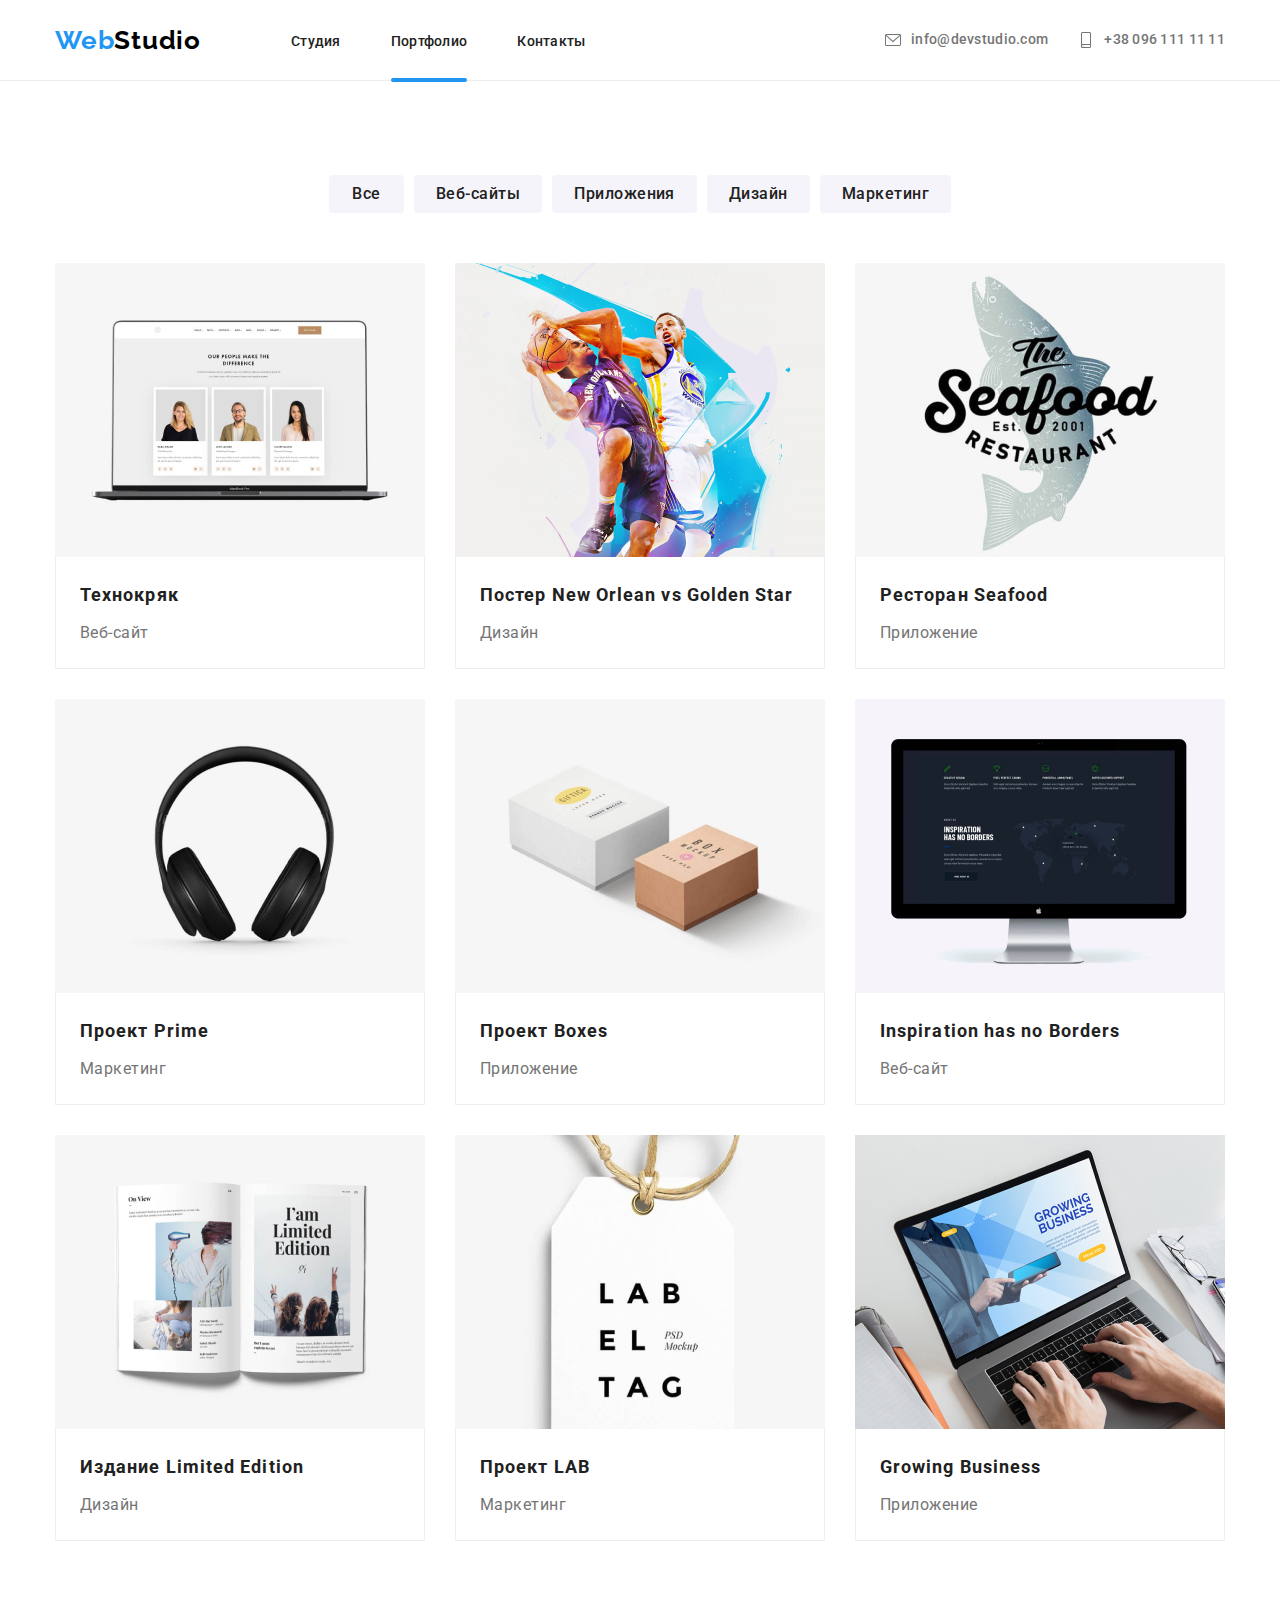
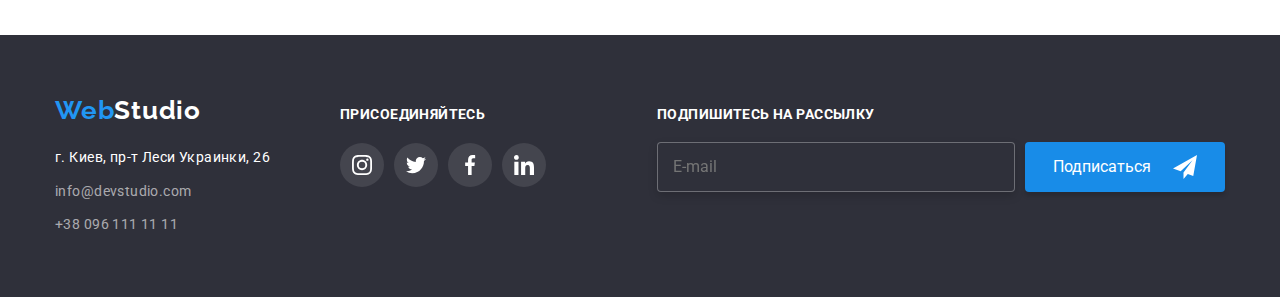
==== portfolio.html @ 4c09ec78 "HW7_start_point" ====
<!DOCTYPE html>
<html lang="ru">
    <head>
        <meta charset="UTF-8">
        <meta http-equiv="X-UA-Compatible" content="IE=edge">
        <meta name="viewport" content="width=device-width, initial-scale=1.0">
        <title>Document</title>
        <link rel="preconnect" href="https://fonts.googleapis.com">
        <link rel="preconnect" href="https://fonts.gstatic.com" crossorigin>
        <link href="https://fonts.googleapis.com/css2?family=Raleway:wght@700&family=Roboto:wght@400;500;700;900&display=swap"
            rel="stylesheet">
        <link rel="stylesheet" href="https://cdnjs.cloudflare.com/ajax/libs/modern-normalize/1.1.0/modern-normalize.min.css">
        <link rel="stylesheet" href="./css/styles.css" />
    </head>
    <body>
        <!--Шапка или верхушка страницы HEADER-->
        <header class="top">
            <div class="container up">
                <nav class="navigation">
                    <a class="logo-link-nav" href="index.html" lang="en">Web<span class="logo-black">Studio</span></a>
                    <ul class="navigation-list">
                        <li class="navigation-list-item">
                            <a class="navigation-list-link" href="index.html">Студия</a>
                         </li>
                        <li class="navigation-list-item">
                            <a class="navigation-list-link current" href="portfolio.html">Портфолио</a>
                        </li>
                        <li class="navigation-list-item">
                            <a class="navigation-list-link" href="">Контакты</a>
                        </li>
                    </ul>
                </nav>
                <ul class="navigation-contacts">
                    <li class="navigation-contacts-item">
                        <a class="navigation-contacts-mail" href="mailto:info@devstudio.com" lang="en">
                            <svg class="envelope-icon" width="16">
                                <use href="./images/sprite.svg#icon-envelope"></use>
                            </svg>info@devstudio.com
                        </a>
                    </li>
                    <li class="navigation-contacts-item">
                        <a class="navigation-contacts-phone" href="tel:+380961111111">
                            <svg class="mobile-icon" width="16">
                                <use href="./images/sprite.svg#icon-smartphone"></use>
                            </svg>+38 096 111 11 11
                        </a>
                    </li>
                </ul>
            </div>

        </header>
        <!--Главная часть или MAIN-->
        <main>
            <section class="section">
                <div class="container">
                    <!--Фильтр в главном разделе-->               
                    <h1 class="visually-hidden">Группировка образцов по тематике</h1>
                    <ul class="filter-list">
                        <li class="filter-button">
                            <button class="filter-btn-text" type="button">Все</button>
                        </li>
                        <li class="filter-button">
                            <button class="filter-btn-text" type="button">Веб-сайты</button>
                        </li>
                        <li class="filter-button">
                            <button class="filter-btn-text" type="button">Приложения</button>
                        </li>
                        <li class="filter-button">
                            <button class="filter-btn-text" type="button">Дизайн</button>
                        </li>
                        <li class="filter-button">
                            <button class="filter-btn-text" type="button">Маркетинг</button>
                        </li>
                    </ul> 
            
                    <!--Варианты портфолио-->
                    <ul class="examples-list">
                        <li class="examples-list-item">
                            <a class="examples-list-link" href="">
                                <div class="item-up-part">
                                    <img class="examples-list-img" src="./images/portfolio-1.jpg" alt="Ноутбук с веб-сайтом" width="370" height="294">
                                    <p class="overlay">Ресурс предлагает комплексные предложения с разным уровнем функционала и сервисов. Все это позволит посетителю получить исчерпывающие сведения о компании или частном лице.</p>
                                </div>
                                <div class="item-down-part">
                                    <h2 class="examples-list-title">Технокряк</h2>
                                    <p class="examples-list-type">Веб-сайт</p>
                                </div>
                            </a>

                        </li>
                        <li class="examples-list-item">
                            <a class="examples-list-link" href="">
                                <div class="item-up-part">
                                    <img class="examples-list-img" src="./images/portfolio-2.jpg" alt="Игра в баскетбол" width="370" height="294">                                    
                                    <p class="overlay">Ресурс предлагает комплексные предложения с разным уровнем функционала и сервисов. Все это позволит посетителю получить исчерпывающие сведения о компании или частном лице.</p>
                                </div>
                                <div class="item-down-part">
                                    <h2 class="examples-list-title">Постер New Orlean vs Golden Star</h2>
                                    <p class="examples-list-type">Дизайн</p>
                                </div>
                            </a>
                        </li>
                        <li class="examples-list-item">
                            <a class="examples-list-link" href="">
                                <div class="item-up-part">
                                    <img class="examples-list-img" src="./images/portfolio-3.jpg" alt="Логотип ресторана" width="370" height="294">
                                    <p class="overlay">Ресурс предлагает комплексные предложения с разным уровнем функционала и сервисов. Все это позволит
                                        посетителю получить исчерпывающие сведения о компании или частном лице.</p>
                                </div>
                                <div class="item-down-part">
                                    <h2 class="examples-list-title">Ресторан Seafood</h2>
                                    <p class="examples-list-type">Приложение</p>
                                </div>
                            </a>
                        </li>
                        <li class="examples-list-item">
                            <a class="examples-list-link" href="">
                                <div class="item-up-part">
                                    <img class="examples-list-img" src="./images/portfolio-4.jpg" alt="Наушники" width="370" height="294">
                                    <p class="overlay">Ресурс предлагает комплексные предложения с разным уровнем функционала и сервисов. Все это позволит посетителю получить
                                        исчерпывающие сведения о компании или частном лице.</p>
                                </div>
                                <div class="item-down-part">
                                    <h2 class="examples-list-title">Проект Prime</h2>
                                    <p class="examples-list-type">Маркетинг</p>
                                </div>
                            </a>
                        </li>
                        <li class="examples-list-item">
                            <a class="examples-list-link" href="">
                                <div class="item-up-part">
                                    <img class="examples-list-img" src="./images/portfolio-5.jpg" alt="Две картонные коробки" width="370" height="294">
                                    <p class="overlay">Ресурс предлагает комплексные предложения с разным уровнем функционала и сервисов. Все это позволит посетителю получить
                                        исчерпывающие сведения о компании или частном лице.</p>
                                </div>
                                <div class="item-down-part">
                                    <h2 class="examples-list-title">Проект Boxes</h2>
                                    <p class="examples-list-type">Приложение</p>
                                </div>
                            </a>
                        </li>
                        <li class="examples-list-item">
                            <a class="examples-list-link" href="">
                                <div class="item-up-part">
                                    <img class="examples-list-img" src="./images/portfolio-6.jpg" alt="Компьютерный монитор" width="370" height="294">
                                    <p class="overlay">Ресурс предлагает комплексные предложения с разным уровнем функционала и сервисов. Все это позволит посетителю получить исчерпывающие сведения о компании или частном лице.</p>
                                </div>
                                <div class="item-down-part">
                                    <h2 class="examples-list-title">Inspiration has no Borders</h2>
                                    <p class="examples-list-type">Веб-сайт</p>
                                </div>
                            </a>
                        </li>
                        <li class="examples-list-item">
                            <a class="examples-list-link" href="">
                                <div class="item-up-part">
                                    <img class="examples-list-img" src="./images/portfolio-7.jpg" alt="Разворот журнала" width="370" height="294">
                                    <p class="overlay">Ресурс предлагает комплексные предложения с разным уровнем функционала и сервисов. Все это позволит посетителю получить исчерпывающие сведения о компании или частном лице.</p>
                                </div>
                                <div class="item-down-part">
                                    <h2 class="examples-list-title">Издание Limited Edition</h2>
                                    <p class="examples-list-type">Дизайн</p>
                                </div>
                            </a>
                        </li>
                        <li class="examples-list-item">
                            <a class="examples-list-link" href="">
                                <div class="item-up-part">
                                    <img class="examples-list-img" src="./images/portfolio-8.jpg" alt="Бирка для одежды" width="370" height="294">
                                    <p class="overlay">Ресурс предлагает комплексные предложения с разным уровнем функционала и сервисов. Все это позволит посетителю получить исчерпывающие сведения о компании или частном лице.</p>
                                </div>
                                <div class="item-down-part">
                                    <h2 class="examples-list-title">Проект LAB</h2>
                                    <p class="examples-list-type">Маркетинг</p>
                                </div>
                            </a>
                        </li>
                        <li class="examples-list-item">
                            <a class="examples-list-link" href="">
                                <div class="item-up-part">
                                    <img class="examples-list-img" src="./images/portfolio-9.jpg" alt="Работа на ноутбуке" width="370" height="294">
                                    <p class="overlay">Ресурс предлагает комплексные предложения с разным уровнем функционала и сервисов. Все это позволит посетителю получить исчерпывающие сведения о компании или частном лице.</p>
                                </div>
                                <div class="item-down-part">
                                    <h2 class="examples-list-title">Growing Business</h2>
                                    <p class="examples-list-type">Приложение</p>
                                </div>
                            </a>
                        </li>
                    </ul>
                </div>
            </section>

        </main>
        <!--Подвал или нижняя часть страницы FOOTER-->
        <footer class="bottom">
            <div class="container down">
                <div class="bottom-left-side">
                    <a class="logo-link-nav" href="index.html" lang="en">Web<span class="logo-white">Studio</span></a>
                    <address class="address">
                        <ul class="address-list">
                            <li class="address-list-item">
                                <a class="address-list-address-link" href="https://goo.gl/maps/ypJD4WPyiguAMuLH8"
                                    target="_blank" rel="noopener noreferrer">г. Киев, пр-т Леси
                                    Украинки, 26</a>
                            </li>
                            <li class="address-list-item">
                                <a class="address-list-mail" href="mailto:info@devstudio.com" lang="en">info@devstudio.com</a>
                            </li>
                            <li class="address-list-item">
                                <a class="address-list-phone" href="tel:+380961111111">+38 096 111 11 11</a>
                            </li>
                        </ul>
                    </address>
                </div>
                <div class="bottom-right-side">
                    <div class="social-icons-section">
                        <h3 class="bottom-social-icon-title">ПРИСОЕДИНЯЙТЕСЬ</h3>
                        <ul class="social-icons-list-bottom">
                            <li class="social-icons-bottom">
                                <a class="social-icons-link-bottom" href="">
                                    <svg class="soc-med-icon-bottom" width="20" height="20">
                                        <use href="./images/sprite.svg#icon-instagram"></use>
                                    </svg>
                                </a>
                            </li>
                            <li class="social-icons-bottom">
                                <a class="social-icons-link-bottom" href="">
                                    <svg class="soc-med-icon-bottom" width="20" height="20">
                                        <use href="./images/sprite.svg#icon-twitter"></use>
                                    </svg>
                                </a>
                            </li>
                            <li class="social-icons-bottom">
                                <a class="social-icons-link-bottom" href="">
                                    <svg class="soc-med-icon-bottom" width="20" height="20">
                                        <use href="./images/sprite.svg#icon-facebook"></use>
                                    </svg>
                                </a>
                            </li>
                            <li class="social-icons-bottom">
                                <a class="social-icons-link-bottom" href="">
                                    <svg class="soc-med-icon-bottom" width="20" height="20">
                                        <use href="./images/sprite.svg#icon-linkedin"></use>
                                    </svg>
                                </a>
                            </li>
                        </ul>
                    </div>
                </div>
                <div class="subscription-section">
                                    <form class="subscription-section-form">
                                        <label class="subscription-section-title" for="subscription-mail">Подпишитесь на рассылку</label>
                                        <span class="email-wrapper">
                                            <input class="subscription-section-input" type="email" name="subscription-mail" id="subscription-mail"
                                                placeholder="E-mail">
                                            <button class="subscription-section-btn submit-btn" type="submit">Подписаться
                                                <svg class="icon-in-btn" width="24" height="24">
                                                    <use href="./images/sprite.svg#icon-icon-send"></use>
                                                </svg>
                                            </button>
                                        </span>
                                    </form>
                </div>
            </div>
        </footer>
    </body>
</html>
---- css/styles.css ----
/*--шрифты и цвета в переменные--*/
:root {
    --primary-font: 'Roboto', sans-serif;
    --secondary-font: 'Raleway', sans-serif;
    --accent-color: #2196f3;
    --hero-bottom-color: #2F303A;
    --top-color: #FFFFFF;
    --text-color: #212121;
    --text-logo-black: #000000;
    --navigation-contacts-color: #757575;
    --address-list-mail-color: rgba(255, 255, 255, 0.6);
    --our-team-background-color: #F5F4FA;
    --header-bottom-line: #ECECEC;
    --portfolio-border-line: #EEEEEE;
    --our-advantages-bg-color: #F5F4FA;
    --hero-bg-color: #C4C4C4;
    --hero-overlay-color: rgba(47, 48, 58, 0.4);
    --our-client-border-color: #AFB1B8;
    --social-icon-bg-color: rgba(255, 255, 255, 0.1);
    --overlay-background: rgba(33, 150, 243, 0.9);
    --label-bg-color: rgba(47, 48, 58, 0.8);
}
/* убираем маркировку списка */
.navigation-list,
.navigation-contacts,
.filter-list,
.examples-list,
.address-list,
.our-advantages-list,
.our-occupation-list,
.our-team-list,
.social-icons-list-bottom {
    list-style: none;
}
/* убираем подчеркивание текста */
.logo-link-nav,
.navigation-list-link,
.navigation-contacts-mail,
.navigation-contacts-phone,
.logo-link-bottom,
.address-list-address-link,
.address-list-mail,
.address-list-phone,
.examples-list-link {
    text-decoration: none;
}
h1,
h2,
h3,
h4,
h5,
h6,
p {
    margin-top: 0;
    margin-bottom: 0;
}
ul,
ol {
    margin-top: 0;
    margin-bottom: 0;
    padding-left: 0;
}
img {
    display: block;
}
html {
    box-sizing: border-box;
}
*,
*::before,
*::after {
    box-sizing: border-box;
}
button {
    cursor: pointer;
}
address {
    font-style: normal;
}
body {
    font-family: var(--primary-font);
    color: var(--top-color);
}
.container {
    width: 1200px;
    margin-left: auto;
    margin-right: auto;
    padding: 0 15px;
    /*outline: 2px solid tomato;*/
}
.section {
    padding-top: 94px;
    padding-bottom: 94px;
    /*outline: 2px dotted blue;*/
}
/* Остальной код */

/*=========== COMPONENTS ==============*/
.logo-link-nav,
.logo-link-bottom {
    font-family: var(--secondary-font);
    font-weight: 700;
    font-size: 26px;
    line-height: 1.19;
    /* identical to box height */
    letter-spacing: 0.03em;
    color: var(--accent-color);
}
.our-occupation-main-title,
.our-team-main-title,
.our-clients {
    font-weight: 700;
    font-size: 36px;
    line-height: 1.17;
    text-align: center;
    letter-spacing: 0.03em;
    color: var(--text-color);
}
/*=========== /COMPONENTS ==============*/

/*=========== HEADER ==============*/
/* фоновый цвет шапки */
.top {
    background: var(--top-color);
    /* Установит стили нинжней рамки */
    border-bottom-width: 1px;
    border-bottom-style: solid;
    border-bottom-color: var(--header-bottom-line);
}
.up,
.navigation,
.navigation-list,
.navigation-contacts,
.navigation-contacts-item,
.navigation-contacts-mail,
.navigation-contacts-phone {
    display: flex;
    flex-direction: row;
    align-items: center;
}
.navigation-list {
    margin-left: 90px;
}
.navigation-list-item:not(:last-child) {
    margin-right: 50px;
}
.navigation-contacts {
    margin-left: auto;
}
.navigation-contacts-item:not(:last-child) {
    margin-right: 30px;
}

.logo-black {
    color: var(--text-logo-black);
}
.navigation-list-item {
    position: relative;
    padding-top: 32px;
    height: 80px;
}
/*--подчеркивание текущей страницы--*/
.current::after {
    content: "";
    position: absolute;
    display: block;
    left: 0;
    padding-bottom: 0px;
    bottom: -2px;
    width: 100%;
    height: 4px;
    border-radius: 2px;
    background-color: var(--accent-color); 
}

.navigation-list-link,
.navigation-contacts-mail,
.navigation-contacts-phone {
    font-weight: 500;
    font-size: 14px;
    line-height: 1.14;
    letter-spacing: 0.02em;
    color: var(--text-color);
    /*  Задаём значения перехода  */
    transition-property: color;
    transition-duration: 250ms;
    transition-timing-function: cubic-bezier(0.4, 0, 0.2, 1);
}
/* электронка и телефон фирмы в шапке */

.navigation-contacts-mail,
.navigation-contacts-phone {
    height: 16px;
    color: var(--navigation-contacts-color);
}
.envelope-icon,
.mobile-icon {
    fill: var(--navigation-contacts-color);
    height: 16px;
    margin-right: 10px;
    /*  Задаём значения перехода  */
    transition-property: fill;
    transition-duration: 250ms;
    transition-timing-function: cubic-bezier(0.4, 0, 0.2, 1);
    transition-delay: 0;
}
/* При ховере меняем значения анимируемых свойств */
.navigation-list-link:hover,
.navigation-list-link:focus {
    color: var(--accent-color);
}

.navigation-contacts-mail:focus .envelope-icon,
.navigation-contacts-mail:hover .envelope-icon {
    fill: var(--accent-color);
}
.navigation-contacts-mail:focus,
.navigation-contacts-mail:hover {
    color: var(--accent-color);
}
.navigation-contacts-phone:hover .mobile-icon,
.navigation-contacts-phone:focus .mobile-icon {
    fill: var(--accent-color);
}
.navigation-contacts-phone:hover,
.navigation-contacts-phone:focus {
    color: var(--accent-color);
}
/*=========== /HEADER ==============*/

/*====== Фильтр в главном разделе =====*/
.filter-list {
    display: flex;
    flex-direction: row;
    justify-content: center;
    margin-bottom: 50px;
}
.filter-button:not(:last-child) {
    margin-right: 10px;
}
.filter-button {
    border: transparent;
}
.filter-btn-text {
    border: transparent;
    min-width: 75px;
    font-weight: 500;
    font-size: 16px;
    line-height: 1.6;
    /* identical to box height, or 162% */
    text-align: center;
    letter-spacing: 0.03em;
    background: var(--our-team-background-color);
    border-radius: 4px;
    cursor: pointer;
    padding: 6px 22px;
    color: var(--text-color);
    transition: background 250ms cubic-bezier(0.4, 0, 0.2, 1), color 250ms cubic-bezier(0.4, 0, 0.2, 1), box-shadow 250ms cubic-bezier(0.4, 0, 0.2, 1);
}
.filter-btn-text:hover,
.filter-btn-text:focus {
    background: var(--accent-color);
    /* shadow-middle */
    box-shadow: 0px 3px 1px rgba(0, 0, 0, 0.1),
    0px 1px 2px rgba(0, 0, 0, 0.08),
    0px 2px 2px rgba(0, 0, 0, 0.12);
    /*border-radius: 4px;*/
    color: var(--top-color);
}
/*====== /Фильтр в главном разделе =====*/

/*====== Варианты портфолио =====*/
.examples-list {
    display: flex;
    flex-wrap: wrap;
}
.examples-list-title {
    margin-bottom: 5px;
    font-weight: 700;
    font-size: 18px;
    line-height: 2;
    /* identical to box height, or 200% */
    letter-spacing: 0.06em;
    color: var(--text-color); 
}
.examples-list-type {
    font-size: 16px;
    line-height: 1.88;
    /* identical to box height, or 188% */
    letter-spacing: 0.03em;
    color: var(--navigation-contacts-color);
}
.examples-list-item {
    display: flex;
    background: var(--top-color);

}
.item-up-part {
    position: relative;
    overflow: hidden;
}
.overlay {
    position: absolute;
    top: 0;
    left: 0;
    width: 100%;
    height: 100%;
    background: var(--overlay-background);
    transform: translateY(100%);
    transition: transform 250ms cubic-bezier(0.4, 0, 0.2, 1);
    font-weight: 400;
    font-size: 18px;
    line-height: 28px;
    /* or 156% */
    letter-spacing: 0.03em;
    padding: 64px 24px;
    color: var(--top-color);
    overflow: auto;
}
.examples-list-link:hover .overlay,
.examples-list-link:focus .overlay {
    transform: translateY(0);
}
.examples-list-item:not(:nth-last-child(-n + 3)) {
    margin-bottom: 30px;
}
.examples-list-item:not(:nth-child(3n)) {
    margin-right: 30px;
}
.examples-list-link {
    transition: box-shadow 250ms cubic-bezier(0.4, 0, 0.2, 1);
}
.examples-list-link:hover,
.examples-list-link:focus {
    box-shadow: 0px 1px 1px rgba(0, 0, 0, 0.12),
    0px 4px 4px rgba(0, 0, 0, 0.06),
    1px 4px 6px rgba(0, 0, 0, 0.16);
}
.item-down-part {
    padding-top: 20px;
    padding-bottom: 20px;
    padding-left: 24px;
    padding-right: 24px;
    border-bottom-width: 1px;
    border-bottom-style: solid;
    border-bottom-color: var(--portfolio-border-line);
    border-right-width: 1px;
    border-right-style: solid;
    border-right-color: var(--portfolio-border-line);
    border-left-width: 1px;
    border-left-style: solid;
    border-left-color: var(--portfolio-border-line);
}
/*====== /Варианты портфолио =====*/

/*========== FOOTER ============*/
.down {
    display: flex;
    flex-direction: row;
    align-items: baseline;
}
.bottom-left-side {
    margin-right: 70px;
}
.logo-white {
    color: var(--top-color);
}
/* адрес в подвале страницы */
.address {
    margin-top: 20px;
}
.address-list-item:not(:last-child) {
    margin-bottom: 10px;
}
.address-list-address-link {
    font-size: 14px;
    line-height: 1.7;
    /* or 171% */
    letter-spacing: 0.03em;
    color: var(--top-color);
    transition: color 250ms cubic-bezier(0.4, 0, 0.2, 1);
}
/* цвет почты и номера телефона в подвале */
.address-list-mail,
.address-list-phone {
    font-size: 14px;
    line-height: 1.7;
    /* or 171% */
    letter-spacing: 0.03em;
    color: var(--address-list-mail-color);
    transition: color 250ms cubic-bezier(0.4, 0, 0.2, 1);
}
/* фоновый цвет подвала */
.bottom {
    background: var(--hero-bottom-color);
    padding-top: 60px;
    padding-bottom: 60px;
}
.address-list-address-link:hover,
.address-list-address-link:focus {
    color: var(--accent-color);
}
.address-list-mail:hover,
.address-list-mail:focus {
    color: var(--accent-color);
}
.address-list-phone:hover,
.address-list-phone:focus {
    color: var(--accent-color);
}
/* раздел с иконками соцсетей */
.social-icons-section {
    display: flex;
    flex-direction: column;
    padding-top: 12px;
}
.social-icons-list-bottom {
    display: flex;
}
.bottom-social-icon-title {
    display: flex;
    color: var(--top-color);
    margin-bottom: 20px;
}
.social-icons-bottom {
    width: 44px;
    height: 44px;
    margin-right: 10px;
}
.social-icons-bottom:last-child {
    margin-right: 0px;
}
.social-icons-link-bottom {
    display: flex;
    justify-content: center;
    align-items: center;
    width: 100%;
    height: 100%;
    border-radius: 50%;
    background-color: var(--social-icon-bg-color);
    transition: background-color 250ms cubic-bezier(0.4, 0, 0.2, 1);
}
.soc-med-icon-bottom {
    fill: var(--top-color);
}
.social-icons-link-bottom:hover,
.social-icons-link-bottom:focus {
    background-color: var(--accent-color);
}
.bottom-right-side {
    display: flex;
    margin-right: auto;
}

/*-- секция подписки --*/
.subscription-section {
    padding-left: auto;
}
.subscription-section-form {
    display: flex;
    flex-direction: column;
    justify-content: flex-start;
}
.subscription-section-title {
    display: inline-block;
    margin-bottom: 20px;
    font-weight: 700;
    font-size: 14px;
    line-height: 16px;
    letter-spacing: 0.03em;
    text-transform: uppercase;
    
    color: #FFFFFF;
}
.email-wrapper {
    display: flex;
}
.subscription-section-input {
    width: 358px;
    height: 50px;
    margin-right: 10px;
    padding: 15px;
    color: #FFFFFF;
    background-color: var(--hero-bottom-color);
    border: 1px solid rgba(255, 255, 255, 0.3);
    filter: drop-shadow(0px 4px 4px rgba(0, 0, 0, 0.15));
    border-radius: 4px;
}
.subscription-section-btn {
    display: flex;
    justify-content: space-between;
    align-items: center;
    padding-left: 28px;
    padding-right: 28px;
    border: transparent;
}

/*==========/FOOTER ============*/

/*=========== HERO ============*/
.hero {
    background-size: auto auto;
    max-width: 1600px;
    background-color: var(--hero-bg-color);
    background-image: linear-gradient(var(--hero-overlay-color), var(--hero-overlay-color)), url("../images/img-hero.jpg");
    background-position: center;
    background-repeat: no-repeat;
    margin-left: auto;
    margin-right: auto;
    padding-top: 200px;
    padding-bottom: 200px;
    /*background: rgba(47, 48, 58, 0.4);*/
}
.hero-title {
    font-weight: 900;
    font-size: 44px;
    line-height: 1.36;
    /* or 136% */
    text-align: center;
    letter-spacing: 0.06em;
    text-transform: uppercase;
    color: var(--top-color);
}
.hero-btn {
    margin-top: 30px;
    margin-left: auto;
    margin-right: auto;
    padding: 10px 32px;
    font-weight: 700;
    font-size: 16px;
    line-height: 1.88;
    /* identical to box height, or 188% */
    display: flex;
    align-items: center;
    text-align: center;
    letter-spacing: 0.06em;
    cursor: pointer;
    color: var(--top-color);
    background: var(--accent-color);
    box-shadow: 0px 4px 4px rgba(0, 0, 0, 0.15);
    border-radius: 4px;
    border: transparent;
}
/*=========/HERO============*/

/*=====Наши достоинства======*/

.visually-hidden {
    position: absolute;
    width: 1px;
    height: 1px;
    margin: -1px;
    border: 0;
    padding: 0;
    white-space: nowrap;
    clip-path: inset(100%);
    clip: rect(0 0 0 0);
    overflow: hidden;
}
.our-advantages-list {
    display: flex;
}
.our-advantages-item {
    align-items: flex-start;
}
.our-advantages-item:not(:last-child) {
    margin-right: 30px;
}
.our-advantages-title,
.bottom-social-icon-title {
    font-weight: 700;
    font-size: 14px;
    line-height: 1.14;
    letter-spacing: 0.03em;
    text-transform: uppercase;
}
.our-advantages-title{
    margin-bottom: 10px;
}
.our-advantages-title {
    color: var(--text-color);
}
.our-advantages-text {
    width: 270px;
    font-size: 14px;
    line-height: 1.71;
    /* or 171% */
    letter-spacing: 0.03em;
    color: var(--navigation-contacts-color);
}
.our-advantages-item-area {
    display: flex;
    justify-content: center;
    margin-bottom: 30px;
    padding-top: 25px;
    padding-bottom: 25px;
    width: 270px;
    background-color: var(--our-advantages-bg-color);
}
/*=====/Наши достоинства======*/

/*=====Чем мы занимаемся======*/
.our-occupation {
    padding-top: 0px;
}
.our-occupation-list,
.our-team-list {
    display: flex;
    flex-direction: row;
    margin-top: 50px;
}
.our-occupation-item:not(:last-child) {
    margin-right: 30px;
}
.thumb {
    position: relative;
}
.thumb>.label {
    position: absolute;
    display: flex;
    justify-content: center;
    align-items: center;
    width: 370px;
    height: 70px;
    bottom: 0;
    right: 0;
    margin: 0;
    border-bottom-left-radius: 4px;

    font-weight: 700;
    font-size: 14px;
    line-height: 16px;
    letter-spacing: 0.03em;
    text-transform: uppercase;
    background-color: var(--label-bg-color);
    color: var(--top-color);
}
/*=====/Чем мы занимаемся======*/

/*======= Наша команда ==========*/
.our-team {
    background: var(--our-team-background-color);
}
.our-team-item:not(:last-child) {
    margin-right: 30px;
}
.our-team-item {
    background: var(--top-color);
    /* material shadow v1 */
    /*box-shadow: 0px 1px 3px rgba(0, 0, 0, 0.12),
    0px 1px 1px rgba(0, 0, 0, 0.14),
    0px 2px 1px rgba(0, 0, 0, 0.2);*/
    border-radius: 0px 0px 4px 4px;
}
.our-team-text-block {
    padding-top: 30px;
    padding-bottom: 30px;
}
.our-team-title {
    margin-bottom: 10px;
    font-weight: 500;
    font-size: 16px;
    line-height: 1.19;
    /* identical to box height */
    text-align: center;
    letter-spacing: 0.03em;
    color: var(--text-color);
}
.our-team-text {
    font-size: 16px;
    line-height: 1.19;
    margin-bottom: 16px;
    /* identical to box height */
    text-align: center;
    letter-spacing: 0.03em;
    color: var(--navigation-contacts-color);
}
.social-icons-list {
    display: flex;
    flex-direction: row;
    justify-content: center;
}
.social-icons {
    display: flex;
    width: 44px;
    height: 44px;
}
.social-icons-link {
    display: flex;
    justify-content: center;
    align-items: center;
    width: 100%;
    height: 100%;
    background-color: var(--top-color);
    border-radius: 50%;
    /*  Задаём значения перехода  */
    transition-property: background-color;
    transition-duration: 250ms;
    transition-timing-function: cubic-bezier(0.4, 0, 0.2, 1);
    transition-delay: 0;
}
.social-icons-link:hover,
.social-icons-link:focus {
    background-color: var(--accent-color);
}
.soc-med-icon {
    fill: var(--our-client-border-color);
    transition: fill 250ms cubic-bezier(0.4, 0, 0.2, 1);
}
.social-icons-link:hover .soc-med-icon,
.social-icons-link:focus .soc-med-icon {
    fill: var(--top-color);
}
.social-icons {
    margin-right: 10px;
}
.social-icons:last-child {
    margin-right: 0px;
}
/*=======/Наша команда==========*/

/*======= Наши клиенты ==========*/
.our-clients {
    margin-bottom: 50px;
}
.our-clients-list {
    display: flex;
}
.our-clients-item {
    width: 170px;
    height: 92px;
}
.our-clients-icon {
    width: 106px;
    height: 60px;
    fill: var(--our-client-border-color);
    transition: fill 250ms cubic-bezier(0.4, 0, 0.2, 1);
}
.clients-link:hover,
.clients-link:focus {
    border-color: var(--accent-color);
}
.clients-link:hover .our-clients-icon,
.clients-link:focus .our-clients-icon {
    fill: var(--accent-color);
}
.our-clients-item:not(:last-child) {
    margin-right: 30px;
}
.clients-link {
    display: flex;
    justify-content: center;
    align-items: center;
    width: 100%;
    height: 100%;
    border: 1px solid var(--our-client-border-color);
    border-radius: 4px;
    transition: border-color 250ms cubic-bezier(0.4, 0, 0.2, 1);
}
/*======= /Наши клиенты ==========*/

/*======= BACKDROP ==========*/
.backdrop {
    position: fixed;
    top: 0;
    left: 0;
    width: 100%;
    height: 100%;
    background-color: rgba(0, 0, 0, 0.5);
    transition: opacity 500ms linear, visibility 500ms linear;
}
.backdrop.is-hidden {
    opacity: 0;
    visibility: hidden;
    pointer-events: none;
}
.modal {
    display: block;
    justify-content: center;
    position: absolute;
    padding: 40px;
    top: 50%;
    left: 50%;
    transform: translate(-50%, -50%);
    width: 528px;
    height: 580px;
    background-color: #FFFFFF;
}
.modal-close-btn {
    position: absolute;
    top: 8px;
    right: 8px;
    display: flex;
    align-items: center;
    justify-content: center;
    width: 30px;
    height: 30px;
    border: 1px solid rgba(0, 0, 0, 0.1);
    background-color: transparent;
    padding: 9px;
    border-radius: 50%;
    cursor: pointer;
}
.modal-close-btn-icon {
    transition: fill 250ms cubic-bezier(0.4, 0, 0.2, 1);
}
.modal-close-btn:hover .modal-close-btn-icon,
.modal-close-btn:focus .modal-close-btn-icon {
    fill: var(--accent-color);
}
.contact-form {
    display: flex;
    flex-direction: column;
}
.contact-form-title {
    display: block;
    margin-bottom: 12px;
    font-weight: 700;
    font-size: 20px;
    line-height: 23px;
    text-align: center;
    letter-spacing: 0.03em;
    margin-bottom: 10px;
    color: #212121;
}
.contact-form-field {
    display: flex;
    flex-direction: column;
    justify-content: flex-start;
    margin-bottom: 10px;
}
.contact-form-field-title {
    display: block;
    margin-bottom: 4px;
    font-weight: 400;
    font-size: 12px;
    line-height: 14px;
    /* identical to box height */
    letter-spacing: 0.01em;
    color: #757575;
}
.contact-form-input {
    width: 100%;
    height: 40px;
    border: 1px solid rgba(33, 33, 33, 0.2);
    border-radius: 4px;
    padding-left: 40px;
    transition: border-color 250ms cubic-bezier(0.4, 0, 0.2, 1);
}
.contact-form-input:focus {
    outline: none;
    border-color: var(--accent-color);
}
.contact-form-input:focus + .contact-form-icon {
    fill: var(--accent-color);
}
.contact-form-input-wrapper {
    position: relative;
}
.contact-form-icon {
    position: absolute;
    top: 50%;
    left: 12px;
    display: block;
    width: 18px;
    height: 18px;
    transform: translateY(-50%);
    transition: fill 250ms cubic-bezier(0.4, 0, 0.2, 1);
}
.textarea {
    /*display: flex;*/
    padding: 12px 16px;
    width: 100%;
    height: 120px;
    border: 1px solid rgba(33, 33, 33, 0.2);
    border-radius: 4px;
    resize: none;
    transition: border-color 250ms cubic-bezier(0.4, 0, 0.2, 1);
}
.textarea:focus {
    outline: none;
    border-color: var(--accent-color);
}
.textarea::placeholder {
    font-weight: 400;
    font-size: 14px;
    line-height: 16px;
    letter-spacing: 0.01em;
    
    color: rgba(117, 117, 117, 0.5);
}
.agreement-line {
    display: flex;
    justify-content: center;
    align-items: center;
    margin-right: 7px;
    width: 16px;
    height: 15px;
    border: 2px solid #212121;
    border-radius: 2px;
}
.icon {    
    width: 1em;
    height: 1em;
    stroke-width: 0;
    stroke: currentColor;
}
.icon-white-mark {
    width: 1.2998046875em;
}
.checkbox-input:checked + .agreement-line {
    background-position: center;
    background-color: var(--accent-color);
}
.checkbox-input:checked+.agreement-line {
    border: none;
}
.contact-form-checkbox {
    display: flex;
    position: relative;
    margin-bottom: 30px;
}
.checkbox-input {
    position: absolute;
    width: 16px;
    height: 15px;
}
.checkbox-label {
    display: flex;
    justify-content: center;
    align-items: center;
    margin-top: 10px;
    margin-bottom: 30px;
    margin-left: 8px;
    font-weight: 400;
    font-size: 14px;
    line-height: 24px;
    /* identical to box height, or 171% */
    letter-spacing: 0.03em;
    color: #757575;
}
.submit-btn {
    min-width: 200px;
    align-self: center;
    height: 50px;
    cursor: pointer;
    color: #FFFFFF;
    border: transparent;
    background: #188CE8;
    box-shadow: 0px 4px 4px rgba(0, 0, 0, 0.15);
    border-radius: 4px;
}

/*======= /BACKDROP ==========*/
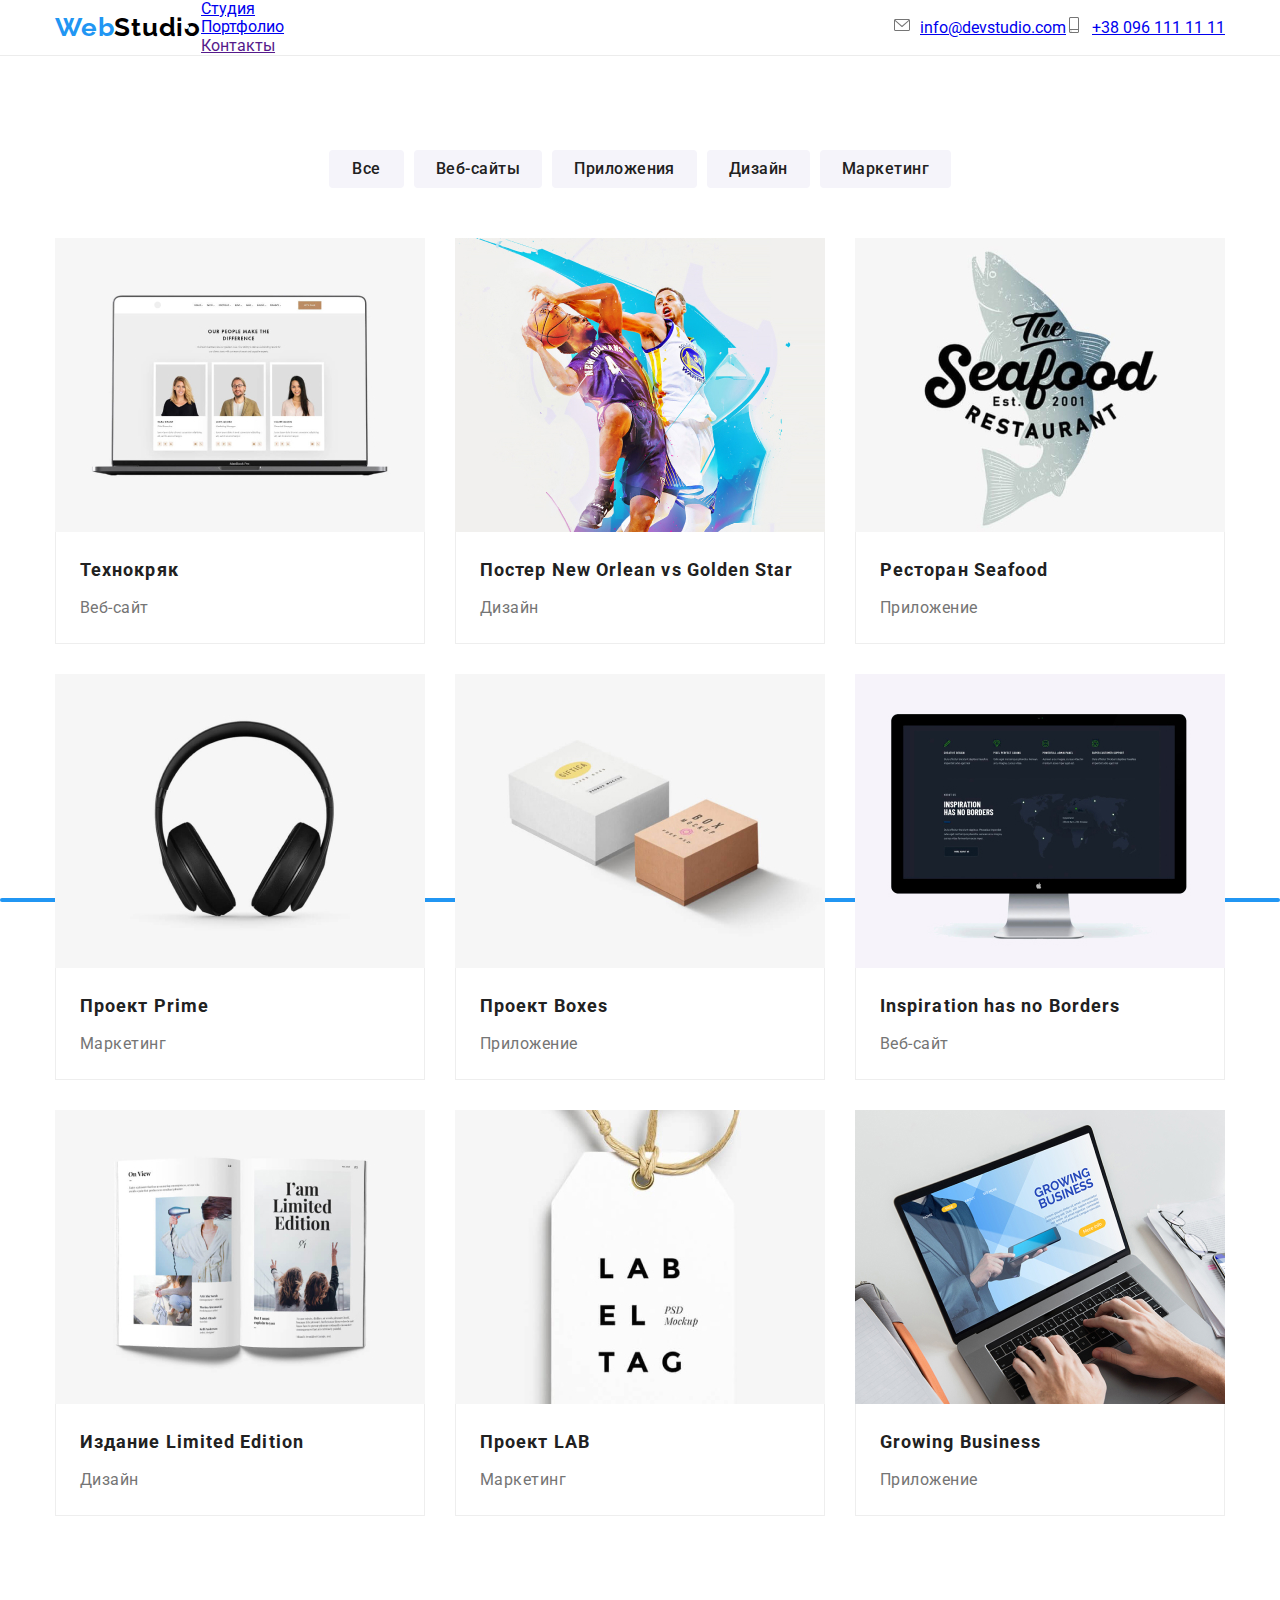
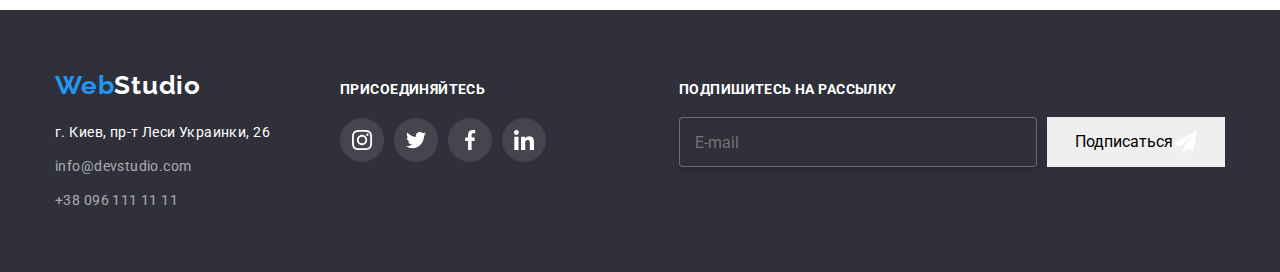
==== commit 1a46ff0f: "HW7-under-repair" ====
--- a/portfolio.html
+++ b/portfolio.html
@@ -10,11 +10,11 @@
         <link href="https://fonts.googleapis.com/css2?family=Raleway:wght@700&family=Roboto:wght@400;500;700;900&display=swap"
             rel="stylesheet">
         <link rel="stylesheet" href="https://cdnjs.cloudflare.com/ajax/libs/modern-normalize/1.1.0/modern-normalize.min.css">
-        <link rel="stylesheet" href="./css/styles.css" />
+        <link rel="stylesheet" href="./css/main.min.css">
     </head>
     <body>
         <!--Шапка или верхушка страницы HEADER-->
-        <header class="top">
+        <header class="page-header">
             <div class="container up">
                 <nav class="navigation">
                     <a class="logo-link-nav" href="index.html" lang="en">Web<span class="logo-black">Studio</span></a>
--- a/css/main.min.css
+++ b/css/main.min.css
@@ -0,0 +1,2 @@
+:root{--primary-font: 'Roboto', sans-serif;--secondary-font: 'Raleway', sans-serif;--accent-color: #2196f3;--hero-bottom-color: #2F303A;--top-color: #FFFFFF;--text-color: #212121;--text-logo-black: #000000;--navigation-contacts-color: #757575;--address-list-mail-color: rgba(255, 255, 255, 0.6);--our-team-background-color: #F5F4FA;--header-bottom-line: #ECECEC;--portfolio-border-line: #EEEEEE;--our-advantages-bg-color: #F5F4FA;--hero-bg-color: #C4C4C4;--hero-overlay-color: rgba(47, 48, 58, 0.4);--our-client-border-color: #AFB1B8;--social-icon-bg-color: rgba(255, 255, 255, 0.1);--overlay-background: rgba(33, 150, 243, 0.9);--label-bg-color: rgba(47, 48, 58, 0.8)}.visually-hidden{position:absolute;width:1px;height:1px;margin:-1px;border:0;padding:0;white-space:nowrap;clip-path:inset(100%);clip:rect(0 0 0 0);overflow:hidden}.navigation__list,.navigation-contacts,.filter-list,.examples-list,.address-list,.our-advantages-list,.our-occupation-list,.our-team-list,.social-icons-list-bottom{list-style:none}.logo-link-nav,.navigation__list-link,.navigation-contacts__mail,.navigation-contacts__phone,.logo-link-bottom,.address-list-address-link,.address-list-mail,.address-list-phone,.examples-list-link{text-decoration:none}h1,h2,h3,h4,h5,h6,p{margin-top:0;margin-bottom:0}ul,ol{margin-top:0;margin-bottom:0;padding-left:0}img{display:block}html{box-sizing:border-box}*,*::before,*::after{box-sizing:border-box}button{cursor:pointer}address{font-style:normal}body{font-family:var(--primary-font);color:var(--top-color)}.container{width:1200px;margin-left:auto;margin-right:auto;padding:0 15px}.section{padding-top:94px;padding-bottom:94px}.hero-btn{margin-top:30px;margin-left:auto;margin-right:auto;padding:10px 32px;font-weight:700;font-size:16px;line-height:1.88;display:flex;align-items:center;text-align:center;letter-spacing:0.06em;cursor:pointer;color:var(--top-color);background:var(--accent-color);box-shadow:0px 4px 4px rgba(0,0,0,0.15);border-radius:4px;border:transparent}.social-icons-list{display:flex;flex-direction:row;justify-content:center}.social-icons{display:flex;width:44px;height:44px}.social-icons-link{display:flex;justify-content:center;align-items:center;width:100%;height:100%;background-color:var(--top-color);border-radius:50%;transition-property:background-color;transition-duration:250ms;transition-timing-function:cubic-bezier(0.4, 0, 0.2, 1);transition-delay:0}.social-icons-link:hover,.social-icons-link:focus{background-color:var(--accent-color)}.soc-med-icon{fill:var(--our-client-border-color);transition:fill 250ms cubic-bezier(0.4, 0, 0.2, 1)}.social-icons-link:hover .soc-med-icon,.social-icons-link:focus .soc-med-icon{fill:var(--top-color)}.social-icons{margin-right:10px}.social-icons:last-child{margin-right:0px}.backdrop{position:fixed;top:0;left:0;width:100%;height:100%;background-color:rgba(0,0,0,0.5);transition:opacity 500ms linear, visibility 500ms linear}.backdrop.is-hidden{opacity:0;visibility:hidden;pointer-events:none}.modal{display:block;justify-content:center;position:absolute;padding:40px;top:50%;left:50%;transform:translate(-50%, -50%);width:528px;height:580px;background-color:#FFFFFF}.modal__close-btn{position:absolute;top:8px;right:8px;display:flex;align-items:center;justify-content:center;width:30px;height:30px;border:1px solid rgba(0,0,0,0.1);background-color:transparent;padding:9px;border-radius:50%;cursor:pointer}.modal__close-btn-icon{transition:fill 250ms cubic-bezier(0.4, 0, 0.2, 1)}.modal__close-btn:hover .modal__close-btn-icon,.modal__close-btn:focus .modal__close-btn-icon{fill:var(--accent-color)}.contact-form{display:flex;flex-direction:column}.contact-form__title{display:block;margin-bottom:12px;font-weight:700;font-size:20px;line-height:23px;text-align:center;letter-spacing:0.03em;margin-bottom:10px;color:#212121}.contact-form__field{display:flex;flex-direction:column;justify-content:flex-start;margin-bottom:10px}.contact-form__field-title{display:block;margin-bottom:4px;font-weight:400;font-size:12px;line-height:14px;letter-spacing:0.01em;color:#757575}.contact-form__input{width:100%;height:40px;border:1px solid rgba(33,33,33,0.2);border-radius:4px;padding-left:40px;transition:border-color 250ms cubic-bezier(0.4, 0, 0.2, 1)}.contact-form__input:focus{outline:none;border-color:var(--accent-color)}.contact-form__input-wrapper{position:relative}.contact-form__icon{position:absolute;top:50%;left:12px;display:block;width:18px;height:18px;transform:translateY(-50%);transition:fill 250ms cubic-bezier(0.4, 0, 0.2, 1)}.contact-form__input:focus+.contact-form__icon{fill:var(--accent-color)}.textarea{padding:12px 16px;width:100%;height:120px;border:1px solid rgba(33,33,33,0.2);border-radius:4px;resize:none;transition:border-color 250ms cubic-bezier(0.4, 0, 0.2, 1)}.textarea:focus{outline:none;border-color:var(--accent-color)}.textarea::placeholder{font-weight:400;font-size:14px;line-height:16px;letter-spacing:0.01em;color:rgba(117,117,117,0.5)}.modal__checkbox-agreement-line{display:flex;justify-content:center;align-items:center;margin-right:7px;width:16px;height:15px;border:2px solid #212121;border-radius:2px}.modal__checkbox-input:checked+.modal__checkbox-agreement-line{background-position:center;background-color:var(--accent-color)}.modal__checkbox-input:checked+.modal__checkbox-agreement-line{border:none}.modal__checkbox-icon{width:1em;height:1em;stroke-width:0;stroke:currentColor}.icon-white-mark{width:1.2998046875em}.contact-form-checkbox{display:flex;position:relative;margin-bottom:30px}.modal__checkbox-input{position:absolute;width:16px;height:15px}.modal__checkbox{display:flex;justify-content:center;align-items:center;margin-top:10px;margin-bottom:30px;margin-left:8px;font-weight:400;font-size:14px;line-height:24px;letter-spacing:0.03em;color:#757575}.modal__submit-btn{min-width:200px;align-self:center;height:50px;cursor:pointer;color:#FFFFFF;border:transparent;background:#188CE8;box-shadow:0px 4px 4px rgba(0,0,0,0.15);border-radius:4px}.logo-link-nav,.logo-link-bottom{font-family:var(--secondary-font);font-weight:700;font-size:26px;line-height:1.19;letter-spacing:0.03em;color:var(--accent-color)}.our-occupation-main-title,.our-team-main-title,.our-clients{font-weight:700;font-size:36px;line-height:1.17;text-align:center;letter-spacing:0.03em;color:var(--text-color)}.page-header{background:var(--top-color);border-bottom-width:1px;border-bottom-style:solid;border-bottom-color:var(--header-bottom-line)}.up,.navigation,.navigation__list,.navigation-contacts,.navigation-contacts__item,.navigation-contacts__mail,.navigation-contacts__phone{display:flex;flex-direction:row;align-items:center}.navigation__list{margin-left:90px}.navigation__list-item:not(:last-child){margin-right:50px}.navigation-contacts{margin-left:auto}.navigation-contacts__item:not(:last-child){margin-right:30px}.logo-black{color:var(--text-logo-black)}.navigation__list-item{position:relative;padding-top:32px;height:80px}.current::after{content:"";position:absolute;display:block;left:0;padding-bottom:0px;bottom:-2px;width:100%;height:4px;border-radius:2px;background-color:var(--accent-color)}.navigation__list-link,.navigation-contacts__mail,.navigation-contacts__phone{font-weight:500;font-size:14px;line-height:1.14;letter-spacing:0.02em;color:var(--text-color);transition-property:color;transition-duration:250ms;transition-timing-function:cubic-bezier(0.4, 0, 0.2, 1)}.navigation-contacts__mail,.navigation-contacts__phone{height:16px;color:var(--navigation-contacts-color)}.envelope-icon,.mobile-icon{fill:var(--navigation-contacts-color);height:16px;margin-right:10px;transition-property:fill;transition-duration:250ms;transition-timing-function:cubic-bezier(0.4, 0, 0.2, 1);transition-delay:0}.navigation__list-link:hover,.navigation__list-link:focus{color:var(--accent-color)}.navigation-contacts__mail:focus .envelope-icon,.navigation-contacts__mail:hover .envelope-icon{fill:var(--accent-color)}.navigation-contacts__mail:focus,.navigation-contacts__mail:hover{color:var(--accent-color)}.navigation-contacts__phone:hover .mobile-icon,.navigation-contacts__phone:focus .mobile-icon{fill:var(--accent-color)}.navigation-contacts__phone:hover,.navigation-contacts__phone:focus{color:var(--accent-color)}.down{display:flex;flex-direction:row;align-items:baseline}.bottom-left-side{margin-right:70px}.logo-white{color:var(--top-color)}.address{margin-top:20px}.address-list-item:not(:last-child){margin-bottom:10px}.address-list-address-link{font-size:14px;line-height:1.7;letter-spacing:0.03em;color:var(--top-color);transition:color 250ms cubic-bezier(0.4, 0, 0.2, 1)}.address-list-mail,.address-list-phone{font-size:14px;line-height:1.7;letter-spacing:0.03em;color:var(--address-list-mail-color);transition:color 250ms cubic-bezier(0.4, 0, 0.2, 1)}.address-list-mail:hover,.address-list-mail:focus,.address-list-phone:hover,.address-list-phone:focus{color:var(--accent-color)}.bottom{background:var(--hero-bottom-color);padding-top:60px;padding-bottom:60px}.address-list-address-link:hover,.address-list-address-link:focus{color:var(--accent-color)}.social-icons-section{display:flex;flex-direction:column;padding-top:12px}.social-icons-list-bottom{display:flex}.bottom-social-icon-title{display:flex;color:var(--top-color);margin-bottom:20px}.social-icons-bottom{width:44px;height:44px;margin-right:10px}.social-icons-bottom:last-child{margin-right:0px}.social-icons-link-bottom{display:flex;justify-content:center;align-items:center;width:100%;height:100%;border-radius:50%;background-color:var(--social-icon-bg-color);transition:background-color 250ms cubic-bezier(0.4, 0, 0.2, 1)}.social-icons-link-bottom:hover,.social-icons-link-bottom:focus{background-color:var(--accent-color)}.soc-med-icon-bottom{fill:var(--top-color)}.bottom-right-side{display:flex;margin-right:auto}.subscription-section{padding-left:auto}.subscription-section-form{display:flex;flex-direction:column;justify-content:flex-start}.subscription-section-title{display:inline-block;margin-bottom:20px;font-weight:700;font-size:14px;line-height:16px;letter-spacing:0.03em;text-transform:uppercase;color:#FFFFFF}.email-wrapper{display:flex}.subscription-section-input{width:358px;height:50px;margin-right:10px;padding:15px;color:#FFFFFF;background-color:var(--hero-bottom-color);border:1px solid rgba(255,255,255,0.3);filter:drop-shadow(0px 4px 4px rgba(0,0,0,0.15));border-radius:4px}.subscription-section-btn{display:flex;justify-content:space-between;align-items:center;padding-left:28px;padding-right:28px;border:transparent}.hero{background-size:auto auto;max-width:1600px;background-color:var(--hero-bg-color);background-image:linear-gradient(var(--hero-overlay-color), var(--hero-overlay-color)),url("../images/img-hero.jpg");background-position:center;background-repeat:no-repeat;margin-left:auto;margin-right:auto;padding-top:200px;padding-bottom:200px}.hero-title{font-weight:900;font-size:44px;line-height:1.36;text-align:center;letter-spacing:0.06em;text-transform:uppercase;color:var(--top-color)}.filter-list{display:flex;flex-direction:row;justify-content:center;margin-bottom:50px}.filter-button{border:transparent}.filter-button:not(:last-child){margin-right:10px}.filter-btn-text{border:transparent;min-width:75px;font-weight:500;font-size:16px;line-height:1.6;text-align:center;letter-spacing:0.03em;background:var(--our-team-background-color);border-radius:4px;cursor:pointer;padding:6px 22px;color:var(--text-color);transition:background 250ms cubic-bezier(0.4, 0, 0.2, 1),color 250ms cubic-bezier(0.4, 0, 0.2, 1),box-shadow 250ms cubic-bezier(0.4, 0, 0.2, 1)}.filter-btn-text:hover,.filter-btn-text:focus{background:var(--accent-color);box-shadow:0px 3px 1px rgba(0,0,0,0.1),0px 1px 2px rgba(0,0,0,0.08),0px 2px 2px rgba(0,0,0,0.12);color:var(--top-color)}.our-advantages__list{display:flex}.our-advantages__item{align-items:flex-start}.our-advantages__item:not(:last-child){margin-right:30px}.our-advantages__title,.bottom-social-icon-title{font-weight:700;font-size:14px;line-height:1.14;letter-spacing:0.03em;text-transform:uppercase}.our-advantages__title{margin-bottom:10px;color:var(--text-color)}.our-advantages__text{width:270px;font-size:14px;line-height:1.71;letter-spacing:0.03em;color:var(--navigation-contacts-color)}.our-advantages__item-area{display:flex;justify-content:center;margin-bottom:30px;padding-top:25px;padding-bottom:25px;width:270px;background-color:var(--our-advantages-bg-color)}.our-occupation{padding-top:0px}.our-occupation-list,.our-team-list{display:flex;flex-direction:row;margin-top:50px}.our-occupation-item:not(:last-child){margin-right:30px}.thumb{position:relative}.thumb>.label{position:absolute;display:flex;justify-content:center;align-items:center;width:370px;height:70px;bottom:0;right:0;margin:0;border-bottom-left-radius:4px;font-weight:700;font-size:14px;line-height:16px;letter-spacing:0.03em;text-transform:uppercase;background-color:var(--label-bg-color);color:var(--top-color)}.our-team{background:var(--our-team-background-color)}.our-team-item{background:var(--top-color);border-radius:0px 0px 4px 4px}.our-team-item:not(:last-child){margin-right:30px}.our-team-text-block{padding-top:30px;padding-bottom:30px}.our-team-title{margin-bottom:10px;font-weight:500;font-size:16px;line-height:1.19;text-align:center;letter-spacing:0.03em;color:var(--text-color)}.our-team-text{font-size:16px;line-height:1.19;margin-bottom:16px;text-align:center;letter-spacing:0.03em;color:var(--navigation-contacts-color)}.our-clients{margin-bottom:50px}.our-clients-list{display:flex}.our-clients-item{width:170px;height:92px}.our-clients-item:not(:last-child){margin-right:30px}.our-clients-icon{width:106px;height:60px;fill:var(--our-client-border-color);transition:fill 250ms cubic-bezier(0.4, 0, 0.2, 1)}.clients-link:hover .our-clients-icon,.clients-link:focus .our-clients-icon{fill:var(--accent-color)}.clients-link{display:flex;justify-content:center;align-items:center;width:100%;height:100%;border:1px solid var(--our-client-border-color);border-radius:4px;transition:border-color 250ms cubic-bezier(0.4, 0, 0.2, 1)}.clients-link:hover,.clients-link:focus{border-color:var(--accent-color)}.examples-list{display:flex;flex-wrap:wrap}.examples-list-title{margin-bottom:5px;font-weight:700;font-size:18px;line-height:2;letter-spacing:0.06em;color:var(--text-color)}.examples-list-type{font-size:16px;line-height:1.88;letter-spacing:0.03em;color:var(--navigation-contacts-color)}.examples-list-item{display:flex;background:var(--top-color)}.examples-list-item:not(:nth-last-child(-n+3)){margin-bottom:30px}.examples-list-item:not(:nth-child(3n)){margin-right:30px}.item-up-part{position:relative;overflow:hidden}.overlay{position:absolute;top:0;left:0;width:100%;height:100%;background:var(--overlay-background);transform:translateY(100%);transition:transform 250ms cubic-bezier(0.4, 0, 0.2, 1);font-weight:400;font-size:18px;line-height:28px;letter-spacing:0.03em;padding:64px 24px;color:var(--top-color);overflow:auto}.examples-list-link:hover .overlay,.examples-list-link:focus .overlay{transform:translateY(0)}.examples-list-link{transition:box-shadow 250ms cubic-bezier(0.4, 0, 0.2, 1)}.examples-list-link:hover,.examples-list-link:focus{box-shadow:0px 1px 1px rgba(0,0,0,0.12),0px 4px 4px rgba(0,0,0,0.06),1px 4px 6px rgba(0,0,0,0.16)}.item-down-part{padding-top:20px;padding-bottom:20px;padding-left:24px;padding-right:24px;border-bottom-width:1px;border-bottom-style:solid;border-bottom-color:var(--portfolio-border-line);border-right-width:1px;border-right-style:solid;border-right-color:var(--portfolio-border-line);border-left-width:1px;border-left-style:solid;border-left-color:var(--portfolio-border-line)}
+/*# sourceMappingURL=main.min.css.map */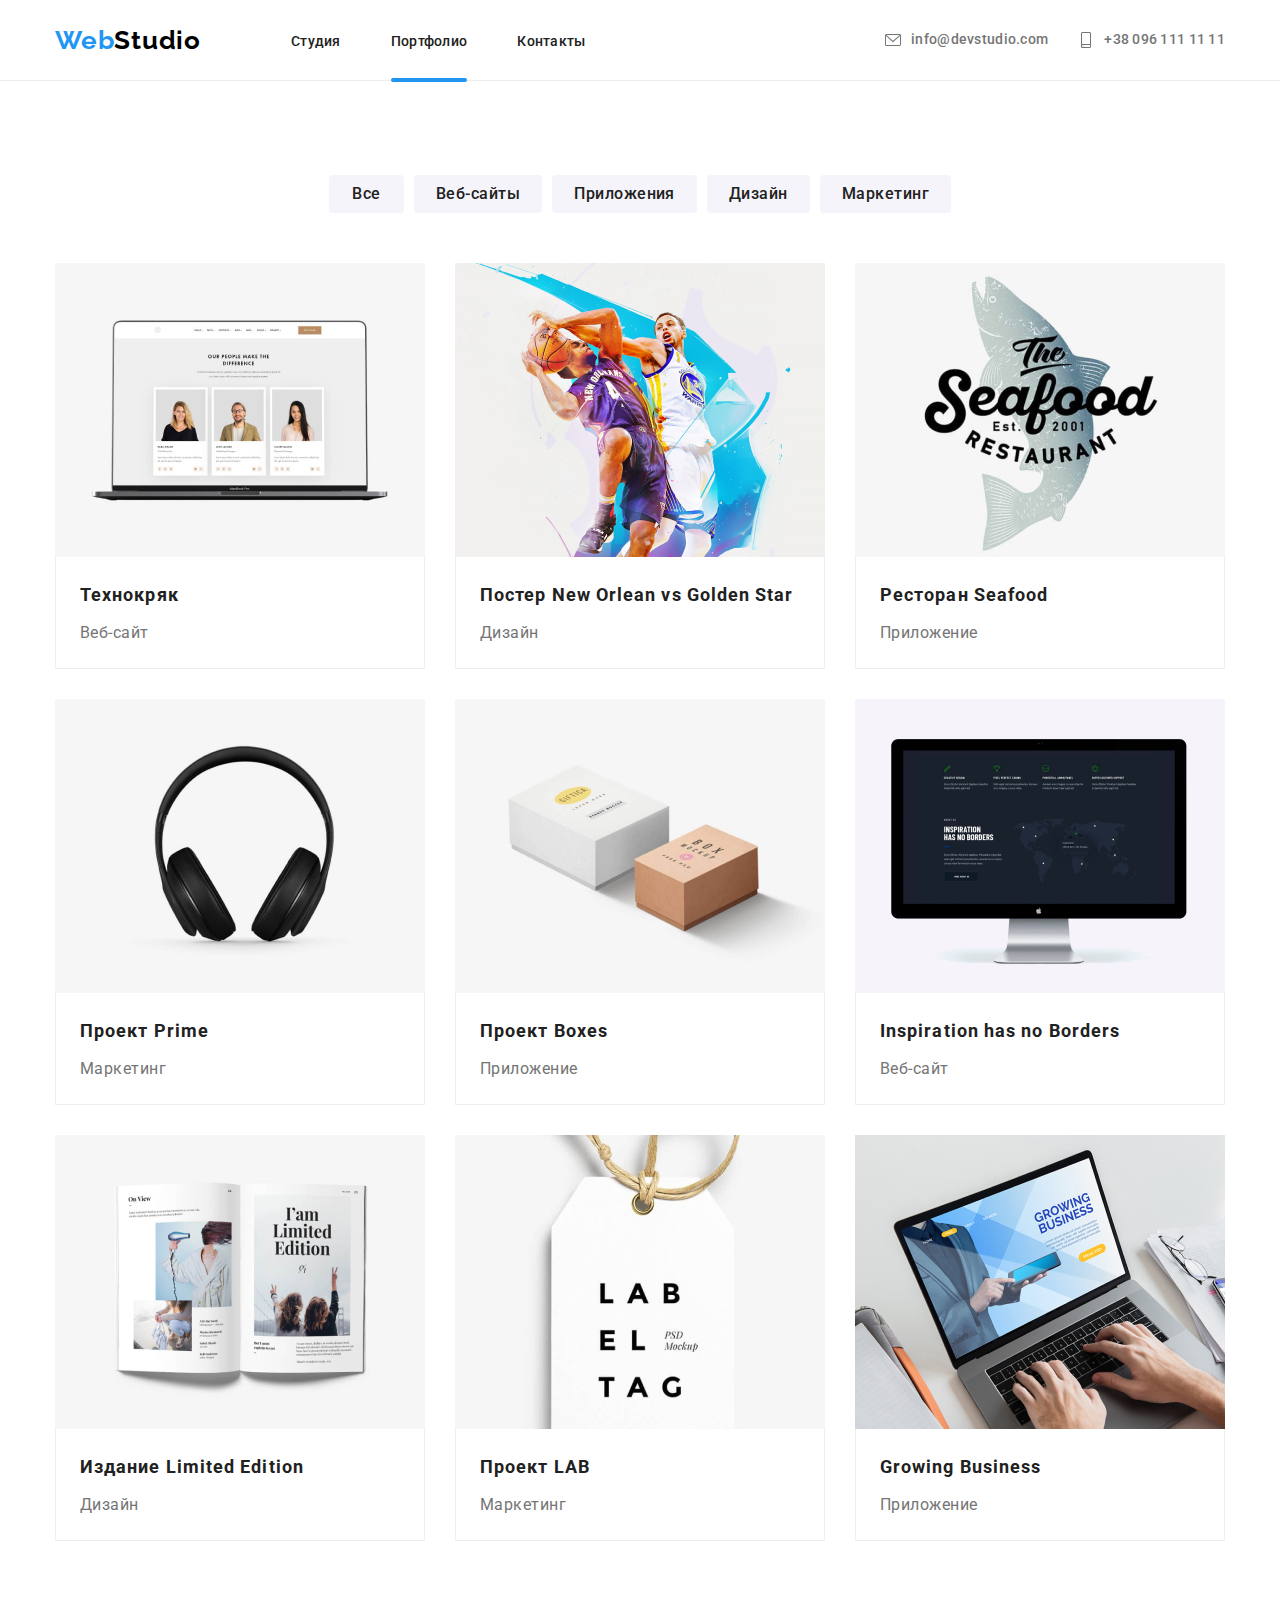
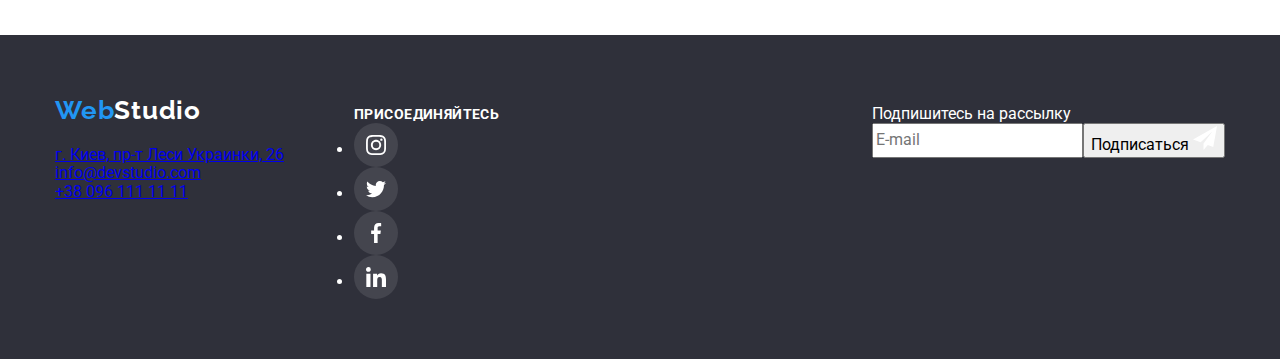
==== commit af22bd31: "HW7-under-repair2" ====
--- a/portfolio.html
+++ b/portfolio.html
@@ -18,28 +18,28 @@
             <div class="container up">
                 <nav class="navigation">
                     <a class="logo-link-nav" href="index.html" lang="en">Web<span class="logo-black">Studio</span></a>
-                    <ul class="navigation-list">
-                        <li class="navigation-list-item">
-                            <a class="navigation-list-link" href="index.html">Студия</a>
-                         </li>
-                        <li class="navigation-list-item">
-                            <a class="navigation-list-link current" href="portfolio.html">Портфолио</a>
-                        </li>
-                        <li class="navigation-list-item">
-                            <a class="navigation-list-link" href="">Контакты</a>
+                    <ul class="navigation__list">
+                        <li class="navigation__list-item">
+                            <a class="navigation__list-link" href="index.html">Студия</a>
+                        </li>
+                        <li class="navigation__list-item">
+                            <a class="navigation__list-link current" href="portfolio.html">Портфолио</a>
+                        </li>
+                        <li class="navigation__list-item">
+                            <a class="navigation__list-link" href="">Контакты</a>
                         </li>
                     </ul>
                 </nav>
                 <ul class="navigation-contacts">
-                    <li class="navigation-contacts-item">
-                        <a class="navigation-contacts-mail" href="mailto:info@devstudio.com" lang="en">
+                    <li class="navigation-contacts__item">
+                        <a class="navigation-contacts__mail" href="mailto:info@devstudio.com" lang="en">
                             <svg class="envelope-icon" width="16">
                                 <use href="./images/sprite.svg#icon-envelope"></use>
                             </svg>info@devstudio.com
                         </a>
                     </li>
-                    <li class="navigation-contacts-item">
-                        <a class="navigation-contacts-phone" href="tel:+380961111111">
+                    <li class="navigation-contacts__item">
+                        <a class="navigation-contacts__phone" href="tel:+380961111111">
                             <svg class="mobile-icon" width="16">
                                 <use href="./images/sprite.svg#icon-smartphone"></use>
                             </svg>+38 096 111 11 11
@@ -47,7 +47,7 @@
                     </li>
                 </ul>
             </div>
-
+        
         </header>
         <!--Главная часть или MAIN-->
         <main>
--- a/css/main.min.css
+++ b/css/main.min.css
@@ -1,2 +1,2 @@
-:root{--primary-font: 'Roboto', sans-serif;--secondary-font: 'Raleway', sans-serif;--accent-color: #2196f3;--hero-bottom-color: #2F303A;--top-color: #FFFFFF;--text-color: #212121;--text-logo-black: #000000;--navigation-contacts-color: #757575;--address-list-mail-color: rgba(255, 255, 255, 0.6);--our-team-background-color: #F5F4FA;--header-bottom-line: #ECECEC;--portfolio-border-line: #EEEEEE;--our-advantages-bg-color: #F5F4FA;--hero-bg-color: #C4C4C4;--hero-overlay-color: rgba(47, 48, 58, 0.4);--our-client-border-color: #AFB1B8;--social-icon-bg-color: rgba(255, 255, 255, 0.1);--overlay-background: rgba(33, 150, 243, 0.9);--label-bg-color: rgba(47, 48, 58, 0.8)}.visually-hidden{position:absolute;width:1px;height:1px;margin:-1px;border:0;padding:0;white-space:nowrap;clip-path:inset(100%);clip:rect(0 0 0 0);overflow:hidden}.navigation__list,.navigation-contacts,.filter-list,.examples-list,.address-list,.our-advantages-list,.our-occupation-list,.our-team-list,.social-icons-list-bottom{list-style:none}.logo-link-nav,.navigation__list-link,.navigation-contacts__mail,.navigation-contacts__phone,.logo-link-bottom,.address-list-address-link,.address-list-mail,.address-list-phone,.examples-list-link{text-decoration:none}h1,h2,h3,h4,h5,h6,p{margin-top:0;margin-bottom:0}ul,ol{margin-top:0;margin-bottom:0;padding-left:0}img{display:block}html{box-sizing:border-box}*,*::before,*::after{box-sizing:border-box}button{cursor:pointer}address{font-style:normal}body{font-family:var(--primary-font);color:var(--top-color)}.container{width:1200px;margin-left:auto;margin-right:auto;padding:0 15px}.section{padding-top:94px;padding-bottom:94px}.hero-btn{margin-top:30px;margin-left:auto;margin-right:auto;padding:10px 32px;font-weight:700;font-size:16px;line-height:1.88;display:flex;align-items:center;text-align:center;letter-spacing:0.06em;cursor:pointer;color:var(--top-color);background:var(--accent-color);box-shadow:0px 4px 4px rgba(0,0,0,0.15);border-radius:4px;border:transparent}.social-icons-list{display:flex;flex-direction:row;justify-content:center}.social-icons{display:flex;width:44px;height:44px}.social-icons-link{display:flex;justify-content:center;align-items:center;width:100%;height:100%;background-color:var(--top-color);border-radius:50%;transition-property:background-color;transition-duration:250ms;transition-timing-function:cubic-bezier(0.4, 0, 0.2, 1);transition-delay:0}.social-icons-link:hover,.social-icons-link:focus{background-color:var(--accent-color)}.soc-med-icon{fill:var(--our-client-border-color);transition:fill 250ms cubic-bezier(0.4, 0, 0.2, 1)}.social-icons-link:hover .soc-med-icon,.social-icons-link:focus .soc-med-icon{fill:var(--top-color)}.social-icons{margin-right:10px}.social-icons:last-child{margin-right:0px}.backdrop{position:fixed;top:0;left:0;width:100%;height:100%;background-color:rgba(0,0,0,0.5);transition:opacity 500ms linear, visibility 500ms linear}.backdrop.is-hidden{opacity:0;visibility:hidden;pointer-events:none}.modal{display:block;justify-content:center;position:absolute;padding:40px;top:50%;left:50%;transform:translate(-50%, -50%);width:528px;height:580px;background-color:#FFFFFF}.modal__close-btn{position:absolute;top:8px;right:8px;display:flex;align-items:center;justify-content:center;width:30px;height:30px;border:1px solid rgba(0,0,0,0.1);background-color:transparent;padding:9px;border-radius:50%;cursor:pointer}.modal__close-btn-icon{transition:fill 250ms cubic-bezier(0.4, 0, 0.2, 1)}.modal__close-btn:hover .modal__close-btn-icon,.modal__close-btn:focus .modal__close-btn-icon{fill:var(--accent-color)}.contact-form{display:flex;flex-direction:column}.contact-form__title{display:block;margin-bottom:12px;font-weight:700;font-size:20px;line-height:23px;text-align:center;letter-spacing:0.03em;margin-bottom:10px;color:#212121}.contact-form__field{display:flex;flex-direction:column;justify-content:flex-start;margin-bottom:10px}.contact-form__field-title{display:block;margin-bottom:4px;font-weight:400;font-size:12px;line-height:14px;letter-spacing:0.01em;color:#757575}.contact-form__input{width:100%;height:40px;border:1px solid rgba(33,33,33,0.2);border-radius:4px;padding-left:40px;transition:border-color 250ms cubic-bezier(0.4, 0, 0.2, 1)}.contact-form__input:focus{outline:none;border-color:var(--accent-color)}.contact-form__input-wrapper{position:relative}.contact-form__icon{position:absolute;top:50%;left:12px;display:block;width:18px;height:18px;transform:translateY(-50%);transition:fill 250ms cubic-bezier(0.4, 0, 0.2, 1)}.contact-form__input:focus+.contact-form__icon{fill:var(--accent-color)}.textarea{padding:12px 16px;width:100%;height:120px;border:1px solid rgba(33,33,33,0.2);border-radius:4px;resize:none;transition:border-color 250ms cubic-bezier(0.4, 0, 0.2, 1)}.textarea:focus{outline:none;border-color:var(--accent-color)}.textarea::placeholder{font-weight:400;font-size:14px;line-height:16px;letter-spacing:0.01em;color:rgba(117,117,117,0.5)}.modal__checkbox-agreement-line{display:flex;justify-content:center;align-items:center;margin-right:7px;width:16px;height:15px;border:2px solid #212121;border-radius:2px}.modal__checkbox-input:checked+.modal__checkbox-agreement-line{background-position:center;background-color:var(--accent-color)}.modal__checkbox-input:checked+.modal__checkbox-agreement-line{border:none}.modal__checkbox-icon{width:1em;height:1em;stroke-width:0;stroke:currentColor}.icon-white-mark{width:1.2998046875em}.contact-form-checkbox{display:flex;position:relative;margin-bottom:30px}.modal__checkbox-input{position:absolute;width:16px;height:15px}.modal__checkbox{display:flex;justify-content:center;align-items:center;margin-top:10px;margin-bottom:30px;margin-left:8px;font-weight:400;font-size:14px;line-height:24px;letter-spacing:0.03em;color:#757575}.modal__submit-btn{min-width:200px;align-self:center;height:50px;cursor:pointer;color:#FFFFFF;border:transparent;background:#188CE8;box-shadow:0px 4px 4px rgba(0,0,0,0.15);border-radius:4px}.logo-link-nav,.logo-link-bottom{font-family:var(--secondary-font);font-weight:700;font-size:26px;line-height:1.19;letter-spacing:0.03em;color:var(--accent-color)}.our-occupation-main-title,.our-team-main-title,.our-clients{font-weight:700;font-size:36px;line-height:1.17;text-align:center;letter-spacing:0.03em;color:var(--text-color)}.page-header{background:var(--top-color);border-bottom-width:1px;border-bottom-style:solid;border-bottom-color:var(--header-bottom-line)}.up,.navigation,.navigation__list,.navigation-contacts,.navigation-contacts__item,.navigation-contacts__mail,.navigation-contacts__phone{display:flex;flex-direction:row;align-items:center}.navigation__list{margin-left:90px}.navigation__list-item:not(:last-child){margin-right:50px}.navigation-contacts{margin-left:auto}.navigation-contacts__item:not(:last-child){margin-right:30px}.logo-black{color:var(--text-logo-black)}.navigation__list-item{position:relative;padding-top:32px;height:80px}.current::after{content:"";position:absolute;display:block;left:0;padding-bottom:0px;bottom:-2px;width:100%;height:4px;border-radius:2px;background-color:var(--accent-color)}.navigation__list-link,.navigation-contacts__mail,.navigation-contacts__phone{font-weight:500;font-size:14px;line-height:1.14;letter-spacing:0.02em;color:var(--text-color);transition-property:color;transition-duration:250ms;transition-timing-function:cubic-bezier(0.4, 0, 0.2, 1)}.navigation-contacts__mail,.navigation-contacts__phone{height:16px;color:var(--navigation-contacts-color)}.envelope-icon,.mobile-icon{fill:var(--navigation-contacts-color);height:16px;margin-right:10px;transition-property:fill;transition-duration:250ms;transition-timing-function:cubic-bezier(0.4, 0, 0.2, 1);transition-delay:0}.navigation__list-link:hover,.navigation__list-link:focus{color:var(--accent-color)}.navigation-contacts__mail:focus .envelope-icon,.navigation-contacts__mail:hover .envelope-icon{fill:var(--accent-color)}.navigation-contacts__mail:focus,.navigation-contacts__mail:hover{color:var(--accent-color)}.navigation-contacts__phone:hover .mobile-icon,.navigation-contacts__phone:focus .mobile-icon{fill:var(--accent-color)}.navigation-contacts__phone:hover,.navigation-contacts__phone:focus{color:var(--accent-color)}.down{display:flex;flex-direction:row;align-items:baseline}.bottom-left-side{margin-right:70px}.logo-white{color:var(--top-color)}.address{margin-top:20px}.address-list-item:not(:last-child){margin-bottom:10px}.address-list-address-link{font-size:14px;line-height:1.7;letter-spacing:0.03em;color:var(--top-color);transition:color 250ms cubic-bezier(0.4, 0, 0.2, 1)}.address-list-mail,.address-list-phone{font-size:14px;line-height:1.7;letter-spacing:0.03em;color:var(--address-list-mail-color);transition:color 250ms cubic-bezier(0.4, 0, 0.2, 1)}.address-list-mail:hover,.address-list-mail:focus,.address-list-phone:hover,.address-list-phone:focus{color:var(--accent-color)}.bottom{background:var(--hero-bottom-color);padding-top:60px;padding-bottom:60px}.address-list-address-link:hover,.address-list-address-link:focus{color:var(--accent-color)}.social-icons-section{display:flex;flex-direction:column;padding-top:12px}.social-icons-list-bottom{display:flex}.bottom-social-icon-title{display:flex;color:var(--top-color);margin-bottom:20px}.social-icons-bottom{width:44px;height:44px;margin-right:10px}.social-icons-bottom:last-child{margin-right:0px}.social-icons-link-bottom{display:flex;justify-content:center;align-items:center;width:100%;height:100%;border-radius:50%;background-color:var(--social-icon-bg-color);transition:background-color 250ms cubic-bezier(0.4, 0, 0.2, 1)}.social-icons-link-bottom:hover,.social-icons-link-bottom:focus{background-color:var(--accent-color)}.soc-med-icon-bottom{fill:var(--top-color)}.bottom-right-side{display:flex;margin-right:auto}.subscription-section{padding-left:auto}.subscription-section-form{display:flex;flex-direction:column;justify-content:flex-start}.subscription-section-title{display:inline-block;margin-bottom:20px;font-weight:700;font-size:14px;line-height:16px;letter-spacing:0.03em;text-transform:uppercase;color:#FFFFFF}.email-wrapper{display:flex}.subscription-section-input{width:358px;height:50px;margin-right:10px;padding:15px;color:#FFFFFF;background-color:var(--hero-bottom-color);border:1px solid rgba(255,255,255,0.3);filter:drop-shadow(0px 4px 4px rgba(0,0,0,0.15));border-radius:4px}.subscription-section-btn{display:flex;justify-content:space-between;align-items:center;padding-left:28px;padding-right:28px;border:transparent}.hero{background-size:auto auto;max-width:1600px;background-color:var(--hero-bg-color);background-image:linear-gradient(var(--hero-overlay-color), var(--hero-overlay-color)),url("../images/img-hero.jpg");background-position:center;background-repeat:no-repeat;margin-left:auto;margin-right:auto;padding-top:200px;padding-bottom:200px}.hero-title{font-weight:900;font-size:44px;line-height:1.36;text-align:center;letter-spacing:0.06em;text-transform:uppercase;color:var(--top-color)}.filter-list{display:flex;flex-direction:row;justify-content:center;margin-bottom:50px}.filter-button{border:transparent}.filter-button:not(:last-child){margin-right:10px}.filter-btn-text{border:transparent;min-width:75px;font-weight:500;font-size:16px;line-height:1.6;text-align:center;letter-spacing:0.03em;background:var(--our-team-background-color);border-radius:4px;cursor:pointer;padding:6px 22px;color:var(--text-color);transition:background 250ms cubic-bezier(0.4, 0, 0.2, 1),color 250ms cubic-bezier(0.4, 0, 0.2, 1),box-shadow 250ms cubic-bezier(0.4, 0, 0.2, 1)}.filter-btn-text:hover,.filter-btn-text:focus{background:var(--accent-color);box-shadow:0px 3px 1px rgba(0,0,0,0.1),0px 1px 2px rgba(0,0,0,0.08),0px 2px 2px rgba(0,0,0,0.12);color:var(--top-color)}.our-advantages__list{display:flex}.our-advantages__item{align-items:flex-start}.our-advantages__item:not(:last-child){margin-right:30px}.our-advantages__title,.bottom-social-icon-title{font-weight:700;font-size:14px;line-height:1.14;letter-spacing:0.03em;text-transform:uppercase}.our-advantages__title{margin-bottom:10px;color:var(--text-color)}.our-advantages__text{width:270px;font-size:14px;line-height:1.71;letter-spacing:0.03em;color:var(--navigation-contacts-color)}.our-advantages__item-area{display:flex;justify-content:center;margin-bottom:30px;padding-top:25px;padding-bottom:25px;width:270px;background-color:var(--our-advantages-bg-color)}.our-occupation{padding-top:0px}.our-occupation-list,.our-team-list{display:flex;flex-direction:row;margin-top:50px}.our-occupation-item:not(:last-child){margin-right:30px}.thumb{position:relative}.thumb>.label{position:absolute;display:flex;justify-content:center;align-items:center;width:370px;height:70px;bottom:0;right:0;margin:0;border-bottom-left-radius:4px;font-weight:700;font-size:14px;line-height:16px;letter-spacing:0.03em;text-transform:uppercase;background-color:var(--label-bg-color);color:var(--top-color)}.our-team{background:var(--our-team-background-color)}.our-team-item{background:var(--top-color);border-radius:0px 0px 4px 4px}.our-team-item:not(:last-child){margin-right:30px}.our-team-text-block{padding-top:30px;padding-bottom:30px}.our-team-title{margin-bottom:10px;font-weight:500;font-size:16px;line-height:1.19;text-align:center;letter-spacing:0.03em;color:var(--text-color)}.our-team-text{font-size:16px;line-height:1.19;margin-bottom:16px;text-align:center;letter-spacing:0.03em;color:var(--navigation-contacts-color)}.our-clients{margin-bottom:50px}.our-clients-list{display:flex}.our-clients-item{width:170px;height:92px}.our-clients-item:not(:last-child){margin-right:30px}.our-clients-icon{width:106px;height:60px;fill:var(--our-client-border-color);transition:fill 250ms cubic-bezier(0.4, 0, 0.2, 1)}.clients-link:hover .our-clients-icon,.clients-link:focus .our-clients-icon{fill:var(--accent-color)}.clients-link{display:flex;justify-content:center;align-items:center;width:100%;height:100%;border:1px solid var(--our-client-border-color);border-radius:4px;transition:border-color 250ms cubic-bezier(0.4, 0, 0.2, 1)}.clients-link:hover,.clients-link:focus{border-color:var(--accent-color)}.examples-list{display:flex;flex-wrap:wrap}.examples-list-title{margin-bottom:5px;font-weight:700;font-size:18px;line-height:2;letter-spacing:0.06em;color:var(--text-color)}.examples-list-type{font-size:16px;line-height:1.88;letter-spacing:0.03em;color:var(--navigation-contacts-color)}.examples-list-item{display:flex;background:var(--top-color)}.examples-list-item:not(:nth-last-child(-n+3)){margin-bottom:30px}.examples-list-item:not(:nth-child(3n)){margin-right:30px}.item-up-part{position:relative;overflow:hidden}.overlay{position:absolute;top:0;left:0;width:100%;height:100%;background:var(--overlay-background);transform:translateY(100%);transition:transform 250ms cubic-bezier(0.4, 0, 0.2, 1);font-weight:400;font-size:18px;line-height:28px;letter-spacing:0.03em;padding:64px 24px;color:var(--top-color);overflow:auto}.examples-list-link:hover .overlay,.examples-list-link:focus .overlay{transform:translateY(0)}.examples-list-link{transition:box-shadow 250ms cubic-bezier(0.4, 0, 0.2, 1)}.examples-list-link:hover,.examples-list-link:focus{box-shadow:0px 1px 1px rgba(0,0,0,0.12),0px 4px 4px rgba(0,0,0,0.06),1px 4px 6px rgba(0,0,0,0.16)}.item-down-part{padding-top:20px;padding-bottom:20px;padding-left:24px;padding-right:24px;border-bottom-width:1px;border-bottom-style:solid;border-bottom-color:var(--portfolio-border-line);border-right-width:1px;border-right-style:solid;border-right-color:var(--portfolio-border-line);border-left-width:1px;border-left-style:solid;border-left-color:var(--portfolio-border-line)}
+:root{--primary-font: 'Roboto', sans-serif;--secondary-font: 'Raleway', sans-serif;--accent-color: #2196f3;--hero-bottom-color: #2F303A;--top-color: #FFFFFF;--text-color: #212121;--text-logo-black: #000000;--navigation-contacts-color: #757575;--address-list-mail-color: rgba(255, 255, 255, 0.6);--our-team-background-color: #F5F4FA;--header-bottom-line: #ECECEC;--portfolio-border-line: #EEEEEE;--our-advantages-bg-color: #F5F4FA;--hero-bg-color: #C4C4C4;--hero-overlay-color: rgba(47, 48, 58, 0.4);--our-client-border-color: #AFB1B8;--social-icon-bg-color: rgba(255, 255, 255, 0.1);--overlay-background: rgba(33, 150, 243, 0.9);--label-bg-color: rgba(47, 48, 58, 0.8)}.visually-hidden{position:absolute;width:1px;height:1px;margin:-1px;border:0;padding:0;white-space:nowrap;clip-path:inset(100%);clip:rect(0 0 0 0);overflow:hidden}.navigation__list,.navigation-contacts,.filter-list,.examples-list,.address-list,.our-advantages__list,.our-occupation__list,.our-team__list,.soc-icons-section__list{list-style:none}.logo-link-nav,.navigation__list-link,.navigation-contacts__mail,.navigation-contacts__phone,.logo-link-bottom,.address-list__address-link,.address-list__mail,.address-list__phone,.examples-list-link{text-decoration:none}h1,h2,h3,h4,h5,h6,p{margin-top:0;margin-bottom:0}ul,ol{margin-top:0;margin-bottom:0;padding-left:0}img{display:block}html{box-sizing:border-box}*,*::before,*::after{box-sizing:border-box}button{cursor:pointer}address{font-style:normal}body{font-family:var(--primary-font);color:var(--top-color)}.container{width:1200px;margin-left:auto;margin-right:auto;padding:0 15px}.section{padding-top:94px;padding-bottom:94px}.hero-btn{margin-top:30px;margin-left:auto;margin-right:auto;padding:10px 32px;font-weight:700;font-size:16px;line-height:1.88;display:flex;align-items:center;text-align:center;letter-spacing:0.06em;cursor:pointer;color:var(--top-color);background:var(--accent-color);box-shadow:0px 4px 4px rgba(0,0,0,0.15);border-radius:4px;border:transparent}.social-icons-list{display:flex;flex-direction:row;justify-content:center}.social-icons-list__item{display:flex;width:44px;height:44px}.social-icons-list__link{display:flex;justify-content:center;align-items:center;width:100%;height:100%;background-color:var(--top-color);border-radius:50%;transition-property:background-color;transition-duration:250ms;transition-timing-function:cubic-bezier(0.4, 0, 0.2, 1);transition-delay:0}.social-icons-list__link:hover,.social-icons-list__link:focus{background-color:var(--accent-color)}.soc-med-icon{fill:var(--our-client-border-color);transition:fill 250ms cubic-bezier(0.4, 0, 0.2, 1)}.social-icons-list__link:hover .soc-med-icon,.social-icons-list__link:focus .soc-med-icon{fill:var(--top-color)}.social-icons-list__item{margin-right:10px}.social-icons-list__item:last-child{margin-right:0px}.backdrop{position:fixed;top:0;left:0;width:100%;height:100%;background-color:rgba(0,0,0,0.5);transition:opacity 500ms linear, visibility 500ms linear}.backdrop.is-hidden{opacity:0;visibility:hidden;pointer-events:none}.modal{display:block;justify-content:center;position:absolute;padding:40px;top:50%;left:50%;transform:translate(-50%, -50%);width:528px;height:580px;background-color:#FFFFFF}.modal__close-btn{position:absolute;top:8px;right:8px;display:flex;align-items:center;justify-content:center;width:30px;height:30px;border:1px solid rgba(0,0,0,0.1);background-color:transparent;padding:9px;border-radius:50%;cursor:pointer}.modal__close-btn-icon{transition:fill 250ms cubic-bezier(0.4, 0, 0.2, 1)}.modal__close-btn:hover .modal__close-btn-icon,.modal__close-btn:focus .modal__close-btn-icon{fill:var(--accent-color)}.contact-form{display:flex;flex-direction:column}.contact-form__title{display:block;margin-bottom:12px;font-weight:700;font-size:20px;line-height:23px;text-align:center;letter-spacing:0.03em;margin-bottom:10px;color:#212121}.contact-form__field{display:flex;flex-direction:column;justify-content:flex-start;margin-bottom:10px}.contact-form__field-title{display:block;margin-bottom:4px;font-weight:400;font-size:12px;line-height:14px;letter-spacing:0.01em;color:#757575}.contact-form__input{width:100%;height:40px;border:1px solid rgba(33,33,33,0.2);border-radius:4px;padding-left:40px;transition:border-color 250ms cubic-bezier(0.4, 0, 0.2, 1)}.contact-form__input:focus{outline:none;border-color:var(--accent-color)}.contact-form__input-wrapper{position:relative}.contact-form__icon{position:absolute;top:50%;left:12px;display:block;width:18px;height:18px;transform:translateY(-50%);transition:fill 250ms cubic-bezier(0.4, 0, 0.2, 1)}.contact-form__input:focus+.contact-form__icon{fill:var(--accent-color)}.textarea{padding:12px 16px;width:100%;height:120px;border:1px solid rgba(33,33,33,0.2);border-radius:4px;resize:none;transition:border-color 250ms cubic-bezier(0.4, 0, 0.2, 1)}.textarea:focus{outline:none;border-color:var(--accent-color)}.textarea::placeholder{font-weight:400;font-size:14px;line-height:16px;letter-spacing:0.01em;color:rgba(117,117,117,0.5)}.modal__checkbox-agreement-line{display:flex;justify-content:center;align-items:center;margin-right:7px;width:16px;height:15px;border:2px solid #212121;border-radius:2px}.modal__checkbox-input:checked+.modal__checkbox-agreement-line{background-position:center;background-color:var(--accent-color)}.modal__checkbox-input:checked+.modal__checkbox-agreement-line{border:none}.modal__checkbox-icon{width:1em;height:1em;stroke-width:0;stroke:currentColor}.icon-white-mark{width:1.2998046875em}.contact-form-checkbox{display:flex;position:relative;margin-bottom:30px}.modal__checkbox-input{position:absolute;width:16px;height:15px}.modal__checkbox{display:flex;justify-content:center;align-items:center;margin-top:10px;margin-bottom:30px;margin-left:8px;font-weight:400;font-size:14px;line-height:24px;letter-spacing:0.03em;color:#757575}.modal__submit-btn{min-width:200px;align-self:center;height:50px;cursor:pointer;color:#FFFFFF;border:transparent;background:#188CE8;box-shadow:0px 4px 4px rgba(0,0,0,0.15);border-radius:4px}.logo-link-nav,.logo-link-bottom{font-family:var(--secondary-font);font-weight:700;font-size:26px;line-height:1.19;letter-spacing:0.03em;color:var(--accent-color)}.our-advantages__main-title,.our-occupation__main-title,.our-team__main-title,.our-clients{font-weight:700;font-size:36px;line-height:1.17;text-align:center;letter-spacing:0.03em;color:var(--text-color)}.page-header{background:var(--top-color);border-bottom-width:1px;border-bottom-style:solid;border-bottom-color:var(--header-bottom-line)}.up,.navigation,.navigation__list,.navigation-contacts,.navigation-contacts__item,.navigation-contacts__mail,.navigation-contacts__phone{display:flex;flex-direction:row;align-items:center}.navigation__list{margin-left:90px}.navigation__list-item:not(:last-child){margin-right:50px}.navigation-contacts{margin-left:auto}.navigation-contacts__item:not(:last-child){margin-right:30px}.logo-black{color:var(--text-logo-black)}.navigation__list-item{position:relative;padding-top:32px;height:80px}.current::after{content:"";position:absolute;display:block;left:0;padding-bottom:0px;bottom:-2px;width:100%;height:4px;border-radius:2px;background-color:var(--accent-color)}.navigation__list-link,.navigation-contacts__mail,.navigation-contacts__phone{font-weight:500;font-size:14px;line-height:1.14;letter-spacing:0.02em;color:var(--text-color);transition-property:color;transition-duration:250ms;transition-timing-function:cubic-bezier(0.4, 0, 0.2, 1)}.navigation-contacts__mail,.navigation-contacts__phone{height:16px;color:var(--navigation-contacts-color)}.envelope-icon,.mobile-icon{fill:var(--navigation-contacts-color);height:16px;margin-right:10px;transition-property:fill;transition-duration:250ms;transition-timing-function:cubic-bezier(0.4, 0, 0.2, 1);transition-delay:0}.navigation__list-link:hover,.navigation__list-link:focus{color:var(--accent-color)}.navigation-contacts__mail:focus .envelope-icon,.navigation-contacts__mail:hover .envelope-icon{fill:var(--accent-color)}.navigation-contacts__mail:focus,.navigation-contacts__mail:hover{color:var(--accent-color)}.navigation-contacts__phone:hover .mobile-icon,.navigation-contacts__phone:focus .mobile-icon{fill:var(--accent-color)}.navigation-contacts__phone:hover,.navigation-contacts__phone:focus{color:var(--accent-color)}.down{display:flex;flex-direction:row;align-items:baseline}.bottom-left-side{margin-right:70px}.logo-white{color:var(--top-color)}.address{margin-top:20px}.address-list__item:not(:last-child){margin-bottom:10px}.address-list__address-link{font-size:14px;line-height:1.7;letter-spacing:0.03em;color:var(--top-color);transition:color 250ms cubic-bezier(0.4, 0, 0.2, 1)}.address-list__address-link:hover,.address-list__address-link:focus{color:var(--accent-color)}.address-list__mail,.address-list__phone{font-size:14px;line-height:1.7;letter-spacing:0.03em;color:var(--address-list-mail-color);transition:color 250ms cubic-bezier(0.4, 0, 0.2, 1)}.address-list__mail:hover,.address-list__mail:focus,.address-list__phone:hover,.address-list__phone:focus{color:var(--accent-color)}.bottom{background:var(--hero-bottom-color);padding-top:60px;padding-bottom:60px}.soc-icons-section{display:flex;flex-direction:column;padding-top:12px}.soc-icons-section__list{display:flex}.soc-icons-section__title{display:flex;color:var(--top-color);margin-bottom:20px}.social-icons-bottom{width:44px;height:44px;margin-right:10px}.social-icons-bottom:last-child{margin-right:0px}.social-icons-link-bottom{display:flex;justify-content:center;align-items:center;width:100%;height:100%;border-radius:50%;background-color:var(--social-icon-bg-color);transition:background-color 250ms cubic-bezier(0.4, 0, 0.2, 1)}.social-icons-link-bottom:hover,.social-icons-link-bottom:focus{background-color:var(--accent-color)}.soc-med-icon-bottom{fill:var(--top-color)}.bottom-right-side{display:flex;margin-right:auto}.subscription-section{padding-left:auto}.subscription-section-form{display:flex;flex-direction:column;justify-content:flex-start}.subscription-section-form__title{display:inline-block;margin-bottom:20px;font-weight:700;font-size:14px;line-height:16px;letter-spacing:0.03em;text-transform:uppercase;color:#FFFFFF}.email-wrapper{display:flex}.subscription-section-form__input{width:358px;height:50px;margin-right:10px;padding:15px;color:#FFFFFF;background-color:var(--hero-bottom-color);border:1px solid rgba(255,255,255,0.3);filter:drop-shadow(0px 4px 4px rgba(0,0,0,0.15));border-radius:4px}.subscription-section-form__btn{display:flex;justify-content:space-between;align-items:center;padding-left:28px;padding-right:28px;border:transparent}.hero{background-size:auto auto;max-width:1600px;background-color:var(--hero-bg-color);background-image:linear-gradient(var(--hero-overlay-color), var(--hero-overlay-color)),url("../images/img-hero.jpg");background-position:center;background-repeat:no-repeat;margin-left:auto;margin-right:auto;padding-top:200px;padding-bottom:200px}.hero__title{font-weight:900;font-size:44px;line-height:1.36;text-align:center;letter-spacing:0.06em;text-transform:uppercase;color:var(--top-color)}.filter-list{display:flex;flex-direction:row;justify-content:center;margin-bottom:50px}.filter-button{border:transparent}.filter-button:not(:last-child){margin-right:10px}.filter-btn-text{border:transparent;min-width:75px;font-weight:500;font-size:16px;line-height:1.6;text-align:center;letter-spacing:0.03em;background:var(--our-team-background-color);border-radius:4px;cursor:pointer;padding:6px 22px;color:var(--text-color);transition:background 250ms cubic-bezier(0.4, 0, 0.2, 1),color 250ms cubic-bezier(0.4, 0, 0.2, 1),box-shadow 250ms cubic-bezier(0.4, 0, 0.2, 1)}.filter-btn-text:hover,.filter-btn-text:focus{background:var(--accent-color);box-shadow:0px 3px 1px rgba(0,0,0,0.1),0px 1px 2px rgba(0,0,0,0.08),0px 2px 2px rgba(0,0,0,0.12);color:var(--top-color)}.our-advantages__list{display:flex}.our-advantages__item{align-items:flex-start}.our-advantages__item:not(:last-child){margin-right:30px}.our-advantages__title,.bottom-social-icon-title{font-weight:700;font-size:14px;line-height:1.14;letter-spacing:0.03em;text-transform:uppercase}.our-advantages__title{margin-bottom:10px;color:var(--text-color)}.our-advantages__text{width:270px;font-size:14px;line-height:1.71;letter-spacing:0.03em;color:var(--navigation-contacts-color)}.our-advantages__item-area{display:flex;justify-content:center;margin-bottom:30px;padding-top:25px;padding-bottom:25px;width:270px;background-color:var(--our-advantages-bg-color)}.our-occupation{padding-top:0px}.our-occupation__list,.our-team__list{display:flex;flex-direction:row;margin-top:50px}.our-occupation__item:not(:last-child){margin-right:30px}.our-occupation__thumb{position:relative}.our-occupation__thumb>.our-occupation__label{position:absolute;display:flex;justify-content:center;align-items:center;width:370px;height:70px;bottom:0;right:0;margin:0;border-bottom-left-radius:4px;font-weight:700;font-size:14px;line-height:16px;letter-spacing:0.03em;text-transform:uppercase;background-color:var(--label-bg-color);color:var(--top-color)}.our-team{background:var(--our-team-background-color)}.our-team__item{background:var(--top-color);border-radius:0px 0px 4px 4px}.our-team__item:not(:last-child){margin-right:30px}.our-team__text-block{padding-top:30px;padding-bottom:30px}.our-team__text-block-title{margin-bottom:10px;font-weight:500;font-size:16px;line-height:1.19;text-align:center;letter-spacing:0.03em;color:var(--text-color)}.our-team__text-block-text{font-size:16px;line-height:1.19;margin-bottom:16px;text-align:center;letter-spacing:0.03em;color:var(--navigation-contacts-color)}.our-clients{margin-bottom:50px}.our-clients-list{display:flex}.our-clients-list__item{width:170px;height:92px}.our-clients-list__item:not(:last-child){margin-right:30px}.our-clients-list__icon{width:106px;height:60px;fill:var(--our-client-border-color);transition:fill 250ms cubic-bezier(0.4, 0, 0.2, 1)}.our-clients-list__link:hover .our-clients-list__icon,.our-clients-list__link:focus .our-clients-list__icon{fill:var(--accent-color)}.our-clients-list__link{display:flex;justify-content:center;align-items:center;width:100%;height:100%;border:1px solid var(--our-client-border-color);border-radius:4px;transition:border-color 250ms cubic-bezier(0.4, 0, 0.2, 1)}.our-clients-list__link:hover,.our-clients-list__link:focus{border-color:var(--accent-color)}.examples-list{display:flex;flex-wrap:wrap}.examples-list-title{margin-bottom:5px;font-weight:700;font-size:18px;line-height:2;letter-spacing:0.06em;color:var(--text-color)}.examples-list-type{font-size:16px;line-height:1.88;letter-spacing:0.03em;color:var(--navigation-contacts-color)}.examples-list-item{display:flex;background:var(--top-color)}.examples-list-item:not(:nth-last-child(-n+3)){margin-bottom:30px}.examples-list-item:not(:nth-child(3n)){margin-right:30px}.item-up-part{position:relative;overflow:hidden}.overlay{position:absolute;top:0;left:0;width:100%;height:100%;background:var(--overlay-background);transform:translateY(100%);transition:transform 250ms cubic-bezier(0.4, 0, 0.2, 1);font-weight:400;font-size:18px;line-height:28px;letter-spacing:0.03em;padding:64px 24px;color:var(--top-color);overflow:auto}.examples-list-link:hover .overlay,.examples-list-link:focus .overlay{transform:translateY(0)}.examples-list-link{transition:box-shadow 250ms cubic-bezier(0.4, 0, 0.2, 1)}.examples-list-link:hover,.examples-list-link:focus{box-shadow:0px 1px 1px rgba(0,0,0,0.12),0px 4px 4px rgba(0,0,0,0.06),1px 4px 6px rgba(0,0,0,0.16)}.item-down-part{padding-top:20px;padding-bottom:20px;padding-left:24px;padding-right:24px;border-bottom-width:1px;border-bottom-style:solid;border-bottom-color:var(--portfolio-border-line);border-right-width:1px;border-right-style:solid;border-right-color:var(--portfolio-border-line);border-left-width:1px;border-left-style:solid;border-left-color:var(--portfolio-border-line)}
 /*# sourceMappingURL=main.min.css.map */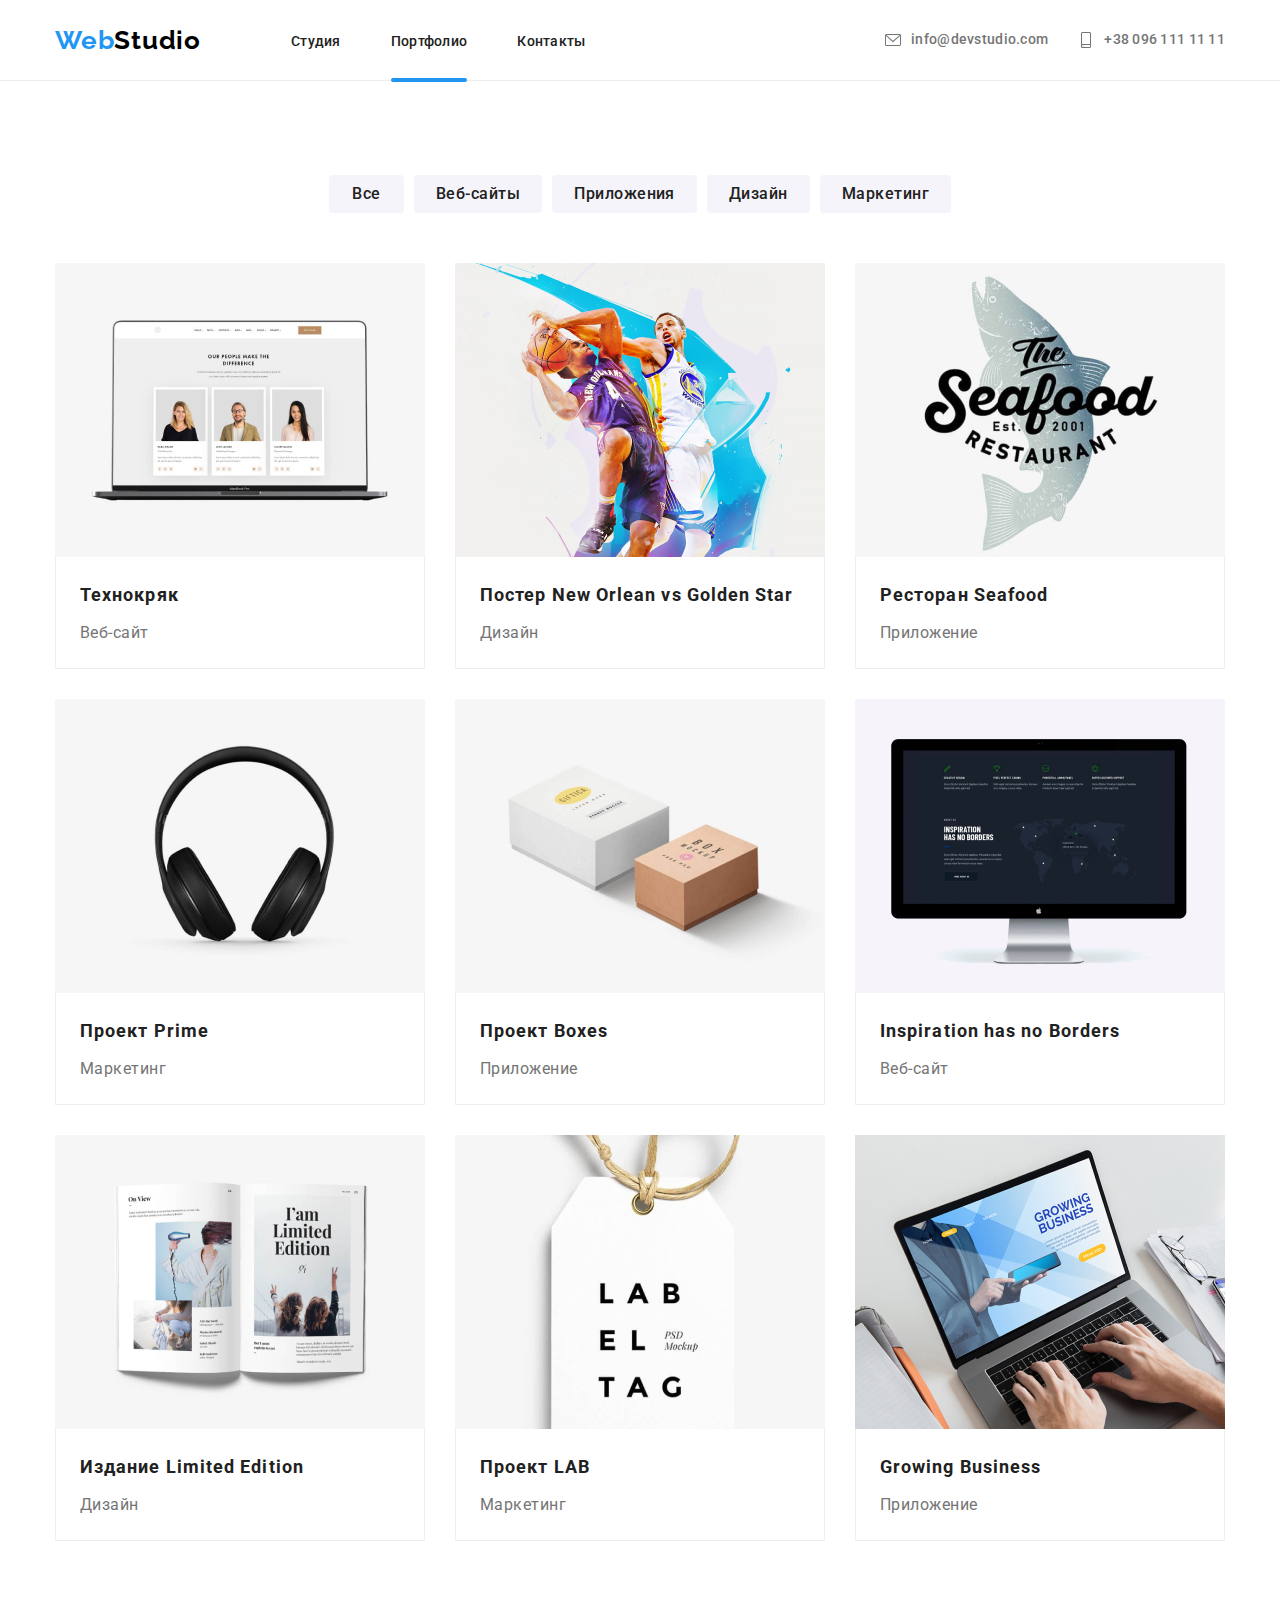
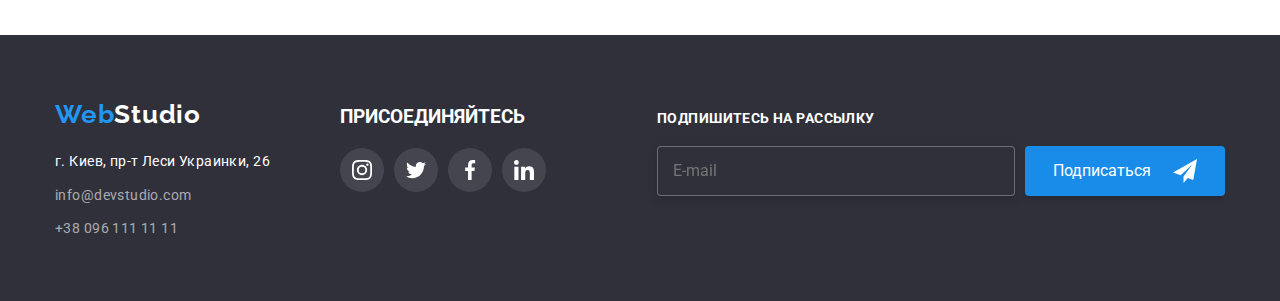
==== commit 3b91eccb: "HW7_repaired" ====
--- a/portfolio.html
+++ b/portfolio.html
@@ -56,134 +56,134 @@
                     <!--Фильтр в главном разделе-->               
                     <h1 class="visually-hidden">Группировка образцов по тематике</h1>
                     <ul class="filter-list">
-                        <li class="filter-button">
-                            <button class="filter-btn-text" type="button">Все</button>
-                        </li>
-                        <li class="filter-button">
-                            <button class="filter-btn-text" type="button">Веб-сайты</button>
-                        </li>
-                        <li class="filter-button">
-                            <button class="filter-btn-text" type="button">Приложения</button>
-                        </li>
-                        <li class="filter-button">
-                            <button class="filter-btn-text" type="button">Дизайн</button>
-                        </li>
-                        <li class="filter-button">
-                            <button class="filter-btn-text" type="button">Маркетинг</button>
+                        <li class="filter-list__item">
+                            <button class="filter-list__btn" type="button">Все</button>
+                        </li>
+                        <li class="filter-list__item">
+                            <button class="filter-list__btn" type="button">Веб-сайты</button>
+                        </li>
+                        <li class="filter-list__item">
+                            <button class="filter-list__btn" type="button">Приложения</button>
+                        </li>
+                        <li class="filter-list__item">
+                            <button class="filter-list__btn" type="button">Дизайн</button>
+                        </li>
+                        <li class="filter-list__item">
+                            <button class="filter-list__btn" type="button">Маркетинг</button>
                         </li>
                     </ul> 
             
                     <!--Варианты портфолио-->
                     <ul class="examples-list">
-                        <li class="examples-list-item">
-                            <a class="examples-list-link" href="">
+                        <li class="examples-list__item">
+                            <a class="examples-list__link" href="">
                                 <div class="item-up-part">
                                     <img class="examples-list-img" src="./images/portfolio-1.jpg" alt="Ноутбук с веб-сайтом" width="370" height="294">
                                     <p class="overlay">Ресурс предлагает комплексные предложения с разным уровнем функционала и сервисов. Все это позволит посетителю получить исчерпывающие сведения о компании или частном лице.</p>
                                 </div>
                                 <div class="item-down-part">
-                                    <h2 class="examples-list-title">Технокряк</h2>
-                                    <p class="examples-list-type">Веб-сайт</p>
+                                    <h2 class="examples-list__title">Технокряк</h2>
+                                    <p class="examples-list__type">Веб-сайт</p>
                                 </div>
                             </a>
 
                         </li>
-                        <li class="examples-list-item">
-                            <a class="examples-list-link" href="">
+                        <li class="examples-list__item">
+                            <a class="examples-list__link" href="">
                                 <div class="item-up-part">
                                     <img class="examples-list-img" src="./images/portfolio-2.jpg" alt="Игра в баскетбол" width="370" height="294">                                    
                                     <p class="overlay">Ресурс предлагает комплексные предложения с разным уровнем функционала и сервисов. Все это позволит посетителю получить исчерпывающие сведения о компании или частном лице.</p>
                                 </div>
                                 <div class="item-down-part">
-                                    <h2 class="examples-list-title">Постер New Orlean vs Golden Star</h2>
-                                    <p class="examples-list-type">Дизайн</p>
-                                </div>
-                            </a>
-                        </li>
-                        <li class="examples-list-item">
-                            <a class="examples-list-link" href="">
+                                    <h2 class="examples-list__title">Постер New Orlean vs Golden Star</h2>
+                                    <p class="examples-list__type">Дизайн</p>
+                                </div>
+                            </a>
+                        </li>
+                        <li class="examples-list__item">
+                            <a class="examples-list__link" href="">
                                 <div class="item-up-part">
                                     <img class="examples-list-img" src="./images/portfolio-3.jpg" alt="Логотип ресторана" width="370" height="294">
                                     <p class="overlay">Ресурс предлагает комплексные предложения с разным уровнем функционала и сервисов. Все это позволит
                                         посетителю получить исчерпывающие сведения о компании или частном лице.</p>
                                 </div>
                                 <div class="item-down-part">
-                                    <h2 class="examples-list-title">Ресторан Seafood</h2>
-                                    <p class="examples-list-type">Приложение</p>
-                                </div>
-                            </a>
-                        </li>
-                        <li class="examples-list-item">
-                            <a class="examples-list-link" href="">
+                                    <h2 class="examples-list__title">Ресторан Seafood</h2>
+                                    <p class="examples-list__type">Приложение</p>
+                                </div>
+                            </a>
+                        </li>
+                        <li class="examples-list__item">
+                            <a class="examples-list__link" href="">
                                 <div class="item-up-part">
                                     <img class="examples-list-img" src="./images/portfolio-4.jpg" alt="Наушники" width="370" height="294">
                                     <p class="overlay">Ресурс предлагает комплексные предложения с разным уровнем функционала и сервисов. Все это позволит посетителю получить
                                         исчерпывающие сведения о компании или частном лице.</p>
                                 </div>
                                 <div class="item-down-part">
-                                    <h2 class="examples-list-title">Проект Prime</h2>
-                                    <p class="examples-list-type">Маркетинг</p>
-                                </div>
-                            </a>
-                        </li>
-                        <li class="examples-list-item">
-                            <a class="examples-list-link" href="">
+                                    <h2 class="examples-list__title">Проект Prime</h2>
+                                    <p class="examples-list__type">Маркетинг</p>
+                                </div>
+                            </a>
+                        </li>
+                        <li class="examples-list__item">
+                            <a class="examples-list__link" href="">
                                 <div class="item-up-part">
                                     <img class="examples-list-img" src="./images/portfolio-5.jpg" alt="Две картонные коробки" width="370" height="294">
                                     <p class="overlay">Ресурс предлагает комплексные предложения с разным уровнем функционала и сервисов. Все это позволит посетителю получить
                                         исчерпывающие сведения о компании или частном лице.</p>
                                 </div>
                                 <div class="item-down-part">
-                                    <h2 class="examples-list-title">Проект Boxes</h2>
-                                    <p class="examples-list-type">Приложение</p>
-                                </div>
-                            </a>
-                        </li>
-                        <li class="examples-list-item">
-                            <a class="examples-list-link" href="">
+                                    <h2 class="examples-list__title">Проект Boxes</h2>
+                                    <p class="examples-list__type">Приложение</p>
+                                </div>
+                            </a>
+                        </li>
+                        <li class="examples-list__item">
+                            <a class="examples-list__link" href="">
                                 <div class="item-up-part">
                                     <img class="examples-list-img" src="./images/portfolio-6.jpg" alt="Компьютерный монитор" width="370" height="294">
                                     <p class="overlay">Ресурс предлагает комплексные предложения с разным уровнем функционала и сервисов. Все это позволит посетителю получить исчерпывающие сведения о компании или частном лице.</p>
                                 </div>
                                 <div class="item-down-part">
-                                    <h2 class="examples-list-title">Inspiration has no Borders</h2>
-                                    <p class="examples-list-type">Веб-сайт</p>
-                                </div>
-                            </a>
-                        </li>
-                        <li class="examples-list-item">
-                            <a class="examples-list-link" href="">
+                                    <h2 class="examples-list__title">Inspiration has no Borders</h2>
+                                    <p class="examples-list__type">Веб-сайт</p>
+                                </div>
+                            </a>
+                        </li>
+                        <li class="examples-list__item">
+                            <a class="examples-list__link" href="">
                                 <div class="item-up-part">
                                     <img class="examples-list-img" src="./images/portfolio-7.jpg" alt="Разворот журнала" width="370" height="294">
                                     <p class="overlay">Ресурс предлагает комплексные предложения с разным уровнем функционала и сервисов. Все это позволит посетителю получить исчерпывающие сведения о компании или частном лице.</p>
                                 </div>
                                 <div class="item-down-part">
-                                    <h2 class="examples-list-title">Издание Limited Edition</h2>
-                                    <p class="examples-list-type">Дизайн</p>
-                                </div>
-                            </a>
-                        </li>
-                        <li class="examples-list-item">
-                            <a class="examples-list-link" href="">
+                                    <h2 class="examples-list__title">Издание Limited Edition</h2>
+                                    <p class="examples-list__type">Дизайн</p>
+                                </div>
+                            </a>
+                        </li>
+                        <li class="examples-list__item">
+                            <a class="examples-list__link" href="">
                                 <div class="item-up-part">
                                     <img class="examples-list-img" src="./images/portfolio-8.jpg" alt="Бирка для одежды" width="370" height="294">
                                     <p class="overlay">Ресурс предлагает комплексные предложения с разным уровнем функционала и сервисов. Все это позволит посетителю получить исчерпывающие сведения о компании или частном лице.</p>
                                 </div>
                                 <div class="item-down-part">
-                                    <h2 class="examples-list-title">Проект LAB</h2>
-                                    <p class="examples-list-type">Маркетинг</p>
-                                </div>
-                            </a>
-                        </li>
-                        <li class="examples-list-item">
-                            <a class="examples-list-link" href="">
+                                    <h2 class="examples-list__title">Проект LAB</h2>
+                                    <p class="examples-list__type">Маркетинг</p>
+                                </div>
+                            </a>
+                        </li>
+                        <li class="examples-list__item">
+                            <a class="examples-list__link" href="">
                                 <div class="item-up-part">
                                     <img class="examples-list-img" src="./images/portfolio-9.jpg" alt="Работа на ноутбуке" width="370" height="294">
                                     <p class="overlay">Ресурс предлагает комплексные предложения с разным уровнем функционала и сервисов. Все это позволит посетителю получить исчерпывающие сведения о компании или частном лице.</p>
                                 </div>
                                 <div class="item-down-part">
-                                    <h2 class="examples-list-title">Growing Business</h2>
-                                    <p class="examples-list-type">Приложение</p>
+                                    <h2 class="examples-list__title">Growing Business</h2>
+                                    <p class="examples-list__type">Приложение</p>
                                 </div>
                             </a>
                         </li>
@@ -199,47 +199,47 @@
                     <a class="logo-link-nav" href="index.html" lang="en">Web<span class="logo-white">Studio</span></a>
                     <address class="address">
                         <ul class="address-list">
-                            <li class="address-list-item">
-                                <a class="address-list-address-link" href="https://goo.gl/maps/ypJD4WPyiguAMuLH8"
+                            <li class="address-list__item">
+                                <a class="address-list__address-link" href="https://goo.gl/maps/ypJD4WPyiguAMuLH8"
                                     target="_blank" rel="noopener noreferrer">г. Киев, пр-т Леси
                                     Украинки, 26</a>
                             </li>
-                            <li class="address-list-item">
-                                <a class="address-list-mail" href="mailto:info@devstudio.com" lang="en">info@devstudio.com</a>
-                            </li>
-                            <li class="address-list-item">
-                                <a class="address-list-phone" href="tel:+380961111111">+38 096 111 11 11</a>
+                            <li class="address-list__item">
+                                <a class="address-list__mail" href="mailto:info@devstudio.com" lang="en">info@devstudio.com</a>
+                            </li>
+                            <li class="address-list__item">
+                                <a class="address-list__phone" href="tel:+380961111111">+38 096 111 11 11</a>
                             </li>
                         </ul>
                     </address>
                 </div>
                 <div class="bottom-right-side">
-                    <div class="social-icons-section">
-                        <h3 class="bottom-social-icon-title">ПРИСОЕДИНЯЙТЕСЬ</h3>
-                        <ul class="social-icons-list-bottom">
-                            <li class="social-icons-bottom">
-                                <a class="social-icons-link-bottom" href="">
+                    <div class="soc-icons-section">
+                        <h3 class="soc-icons-section__title">ПРИСОЕДИНЯЙТЕСЬ</h3>
+                        <ul class="soc-icons-section__list">
+                            <li class="soc-icons-section__icons">
+                                <a class="soc-icons-section__link" href="">
                                     <svg class="soc-med-icon-bottom" width="20" height="20">
                                         <use href="./images/sprite.svg#icon-instagram"></use>
                                     </svg>
                                 </a>
                             </li>
-                            <li class="social-icons-bottom">
-                                <a class="social-icons-link-bottom" href="">
+                            <li class="soc-icons-section__icons">
+                                <a class="soc-icons-section__link" href="">
                                     <svg class="soc-med-icon-bottom" width="20" height="20">
                                         <use href="./images/sprite.svg#icon-twitter"></use>
                                     </svg>
                                 </a>
                             </li>
-                            <li class="social-icons-bottom">
-                                <a class="social-icons-link-bottom" href="">
+                            <li class="soc-icons-section__icons">
+                                <a class="soc-icons-section__link" href="">
                                     <svg class="soc-med-icon-bottom" width="20" height="20">
                                         <use href="./images/sprite.svg#icon-facebook"></use>
                                     </svg>
                                 </a>
                             </li>
-                            <li class="social-icons-bottom">
-                                <a class="social-icons-link-bottom" href="">
+                            <li class="soc-icons-section__icons">
+                                <a class="soc-icons-section__link" href="">
                                     <svg class="soc-med-icon-bottom" width="20" height="20">
                                         <use href="./images/sprite.svg#icon-linkedin"></use>
                                     </svg>
@@ -249,19 +249,20 @@
                     </div>
                 </div>
                 <div class="subscription-section">
-                                    <form class="subscription-section-form">
-                                        <label class="subscription-section-title" for="subscription-mail">Подпишитесь на рассылку</label>
-                                        <span class="email-wrapper">
-                                            <input class="subscription-section-input" type="email" name="subscription-mail" id="subscription-mail"
-                                                placeholder="E-mail">
-                                            <button class="subscription-section-btn submit-btn" type="submit">Подписаться
-                                                <svg class="icon-in-btn" width="24" height="24">
-                                                    <use href="./images/sprite.svg#icon-icon-send"></use>
-                                                </svg>
-                                            </button>
-                                        </span>
-                                    </form>
-                </div>
+                    <form class="subscription-section-form">
+                        <label class="subscription-section-form__title" for="subscription-mail">Подпишитесь на рассылку</label>
+                        <span class="email-wrapper">
+                            <input class="subscription-section-form__input" type="email" name="subscription-mail"
+                                id="subscription-mail" placeholder="E-mail">
+                            <button class="subscription-section-form__btn modal__submit-btn" type="submit">Подписаться
+                                <svg class="icon-in-btn" width="24" height="24">
+                                    <use href="./images/sprite.svg#icon-icon-send"></use>
+                                </svg>
+                            </button>
+                        </span>
+                    </form>
+                </div>
+        
             </div>
         </footer>
     </body>
--- a/css/main.min.css
+++ b/css/main.min.css
@@ -1,2 +1,2 @@
-:root{--primary-font: 'Roboto', sans-serif;--secondary-font: 'Raleway', sans-serif;--accent-color: #2196f3;--hero-bottom-color: #2F303A;--top-color: #FFFFFF;--text-color: #212121;--text-logo-black: #000000;--navigation-contacts-color: #757575;--address-list-mail-color: rgba(255, 255, 255, 0.6);--our-team-background-color: #F5F4FA;--header-bottom-line: #ECECEC;--portfolio-border-line: #EEEEEE;--our-advantages-bg-color: #F5F4FA;--hero-bg-color: #C4C4C4;--hero-overlay-color: rgba(47, 48, 58, 0.4);--our-client-border-color: #AFB1B8;--social-icon-bg-color: rgba(255, 255, 255, 0.1);--overlay-background: rgba(33, 150, 243, 0.9);--label-bg-color: rgba(47, 48, 58, 0.8)}.visually-hidden{position:absolute;width:1px;height:1px;margin:-1px;border:0;padding:0;white-space:nowrap;clip-path:inset(100%);clip:rect(0 0 0 0);overflow:hidden}.navigation__list,.navigation-contacts,.filter-list,.examples-list,.address-list,.our-advantages__list,.our-occupation__list,.our-team__list,.soc-icons-section__list{list-style:none}.logo-link-nav,.navigation__list-link,.navigation-contacts__mail,.navigation-contacts__phone,.logo-link-bottom,.address-list__address-link,.address-list__mail,.address-list__phone,.examples-list-link{text-decoration:none}h1,h2,h3,h4,h5,h6,p{margin-top:0;margin-bottom:0}ul,ol{margin-top:0;margin-bottom:0;padding-left:0}img{display:block}html{box-sizing:border-box}*,*::before,*::after{box-sizing:border-box}button{cursor:pointer}address{font-style:normal}body{font-family:var(--primary-font);color:var(--top-color)}.container{width:1200px;margin-left:auto;margin-right:auto;padding:0 15px}.section{padding-top:94px;padding-bottom:94px}.hero-btn{margin-top:30px;margin-left:auto;margin-right:auto;padding:10px 32px;font-weight:700;font-size:16px;line-height:1.88;display:flex;align-items:center;text-align:center;letter-spacing:0.06em;cursor:pointer;color:var(--top-color);background:var(--accent-color);box-shadow:0px 4px 4px rgba(0,0,0,0.15);border-radius:4px;border:transparent}.social-icons-list{display:flex;flex-direction:row;justify-content:center}.social-icons-list__item{display:flex;width:44px;height:44px}.social-icons-list__link{display:flex;justify-content:center;align-items:center;width:100%;height:100%;background-color:var(--top-color);border-radius:50%;transition-property:background-color;transition-duration:250ms;transition-timing-function:cubic-bezier(0.4, 0, 0.2, 1);transition-delay:0}.social-icons-list__link:hover,.social-icons-list__link:focus{background-color:var(--accent-color)}.soc-med-icon{fill:var(--our-client-border-color);transition:fill 250ms cubic-bezier(0.4, 0, 0.2, 1)}.social-icons-list__link:hover .soc-med-icon,.social-icons-list__link:focus .soc-med-icon{fill:var(--top-color)}.social-icons-list__item{margin-right:10px}.social-icons-list__item:last-child{margin-right:0px}.backdrop{position:fixed;top:0;left:0;width:100%;height:100%;background-color:rgba(0,0,0,0.5);transition:opacity 500ms linear, visibility 500ms linear}.backdrop.is-hidden{opacity:0;visibility:hidden;pointer-events:none}.modal{display:block;justify-content:center;position:absolute;padding:40px;top:50%;left:50%;transform:translate(-50%, -50%);width:528px;height:580px;background-color:#FFFFFF}.modal__close-btn{position:absolute;top:8px;right:8px;display:flex;align-items:center;justify-content:center;width:30px;height:30px;border:1px solid rgba(0,0,0,0.1);background-color:transparent;padding:9px;border-radius:50%;cursor:pointer}.modal__close-btn-icon{transition:fill 250ms cubic-bezier(0.4, 0, 0.2, 1)}.modal__close-btn:hover .modal__close-btn-icon,.modal__close-btn:focus .modal__close-btn-icon{fill:var(--accent-color)}.contact-form{display:flex;flex-direction:column}.contact-form__title{display:block;margin-bottom:12px;font-weight:700;font-size:20px;line-height:23px;text-align:center;letter-spacing:0.03em;margin-bottom:10px;color:#212121}.contact-form__field{display:flex;flex-direction:column;justify-content:flex-start;margin-bottom:10px}.contact-form__field-title{display:block;margin-bottom:4px;font-weight:400;font-size:12px;line-height:14px;letter-spacing:0.01em;color:#757575}.contact-form__input{width:100%;height:40px;border:1px solid rgba(33,33,33,0.2);border-radius:4px;padding-left:40px;transition:border-color 250ms cubic-bezier(0.4, 0, 0.2, 1)}.contact-form__input:focus{outline:none;border-color:var(--accent-color)}.contact-form__input-wrapper{position:relative}.contact-form__icon{position:absolute;top:50%;left:12px;display:block;width:18px;height:18px;transform:translateY(-50%);transition:fill 250ms cubic-bezier(0.4, 0, 0.2, 1)}.contact-form__input:focus+.contact-form__icon{fill:var(--accent-color)}.textarea{padding:12px 16px;width:100%;height:120px;border:1px solid rgba(33,33,33,0.2);border-radius:4px;resize:none;transition:border-color 250ms cubic-bezier(0.4, 0, 0.2, 1)}.textarea:focus{outline:none;border-color:var(--accent-color)}.textarea::placeholder{font-weight:400;font-size:14px;line-height:16px;letter-spacing:0.01em;color:rgba(117,117,117,0.5)}.modal__checkbox-agreement-line{display:flex;justify-content:center;align-items:center;margin-right:7px;width:16px;height:15px;border:2px solid #212121;border-radius:2px}.modal__checkbox-input:checked+.modal__checkbox-agreement-line{background-position:center;background-color:var(--accent-color)}.modal__checkbox-input:checked+.modal__checkbox-agreement-line{border:none}.modal__checkbox-icon{width:1em;height:1em;stroke-width:0;stroke:currentColor}.icon-white-mark{width:1.2998046875em}.contact-form-checkbox{display:flex;position:relative;margin-bottom:30px}.modal__checkbox-input{position:absolute;width:16px;height:15px}.modal__checkbox{display:flex;justify-content:center;align-items:center;margin-top:10px;margin-bottom:30px;margin-left:8px;font-weight:400;font-size:14px;line-height:24px;letter-spacing:0.03em;color:#757575}.modal__submit-btn{min-width:200px;align-self:center;height:50px;cursor:pointer;color:#FFFFFF;border:transparent;background:#188CE8;box-shadow:0px 4px 4px rgba(0,0,0,0.15);border-radius:4px}.logo-link-nav,.logo-link-bottom{font-family:var(--secondary-font);font-weight:700;font-size:26px;line-height:1.19;letter-spacing:0.03em;color:var(--accent-color)}.our-advantages__main-title,.our-occupation__main-title,.our-team__main-title,.our-clients{font-weight:700;font-size:36px;line-height:1.17;text-align:center;letter-spacing:0.03em;color:var(--text-color)}.page-header{background:var(--top-color);border-bottom-width:1px;border-bottom-style:solid;border-bottom-color:var(--header-bottom-line)}.up,.navigation,.navigation__list,.navigation-contacts,.navigation-contacts__item,.navigation-contacts__mail,.navigation-contacts__phone{display:flex;flex-direction:row;align-items:center}.navigation__list{margin-left:90px}.navigation__list-item:not(:last-child){margin-right:50px}.navigation-contacts{margin-left:auto}.navigation-contacts__item:not(:last-child){margin-right:30px}.logo-black{color:var(--text-logo-black)}.navigation__list-item{position:relative;padding-top:32px;height:80px}.current::after{content:"";position:absolute;display:block;left:0;padding-bottom:0px;bottom:-2px;width:100%;height:4px;border-radius:2px;background-color:var(--accent-color)}.navigation__list-link,.navigation-contacts__mail,.navigation-contacts__phone{font-weight:500;font-size:14px;line-height:1.14;letter-spacing:0.02em;color:var(--text-color);transition-property:color;transition-duration:250ms;transition-timing-function:cubic-bezier(0.4, 0, 0.2, 1)}.navigation-contacts__mail,.navigation-contacts__phone{height:16px;color:var(--navigation-contacts-color)}.envelope-icon,.mobile-icon{fill:var(--navigation-contacts-color);height:16px;margin-right:10px;transition-property:fill;transition-duration:250ms;transition-timing-function:cubic-bezier(0.4, 0, 0.2, 1);transition-delay:0}.navigation__list-link:hover,.navigation__list-link:focus{color:var(--accent-color)}.navigation-contacts__mail:focus .envelope-icon,.navigation-contacts__mail:hover .envelope-icon{fill:var(--accent-color)}.navigation-contacts__mail:focus,.navigation-contacts__mail:hover{color:var(--accent-color)}.navigation-contacts__phone:hover .mobile-icon,.navigation-contacts__phone:focus .mobile-icon{fill:var(--accent-color)}.navigation-contacts__phone:hover,.navigation-contacts__phone:focus{color:var(--accent-color)}.down{display:flex;flex-direction:row;align-items:baseline}.bottom-left-side{margin-right:70px}.logo-white{color:var(--top-color)}.address{margin-top:20px}.address-list__item:not(:last-child){margin-bottom:10px}.address-list__address-link{font-size:14px;line-height:1.7;letter-spacing:0.03em;color:var(--top-color);transition:color 250ms cubic-bezier(0.4, 0, 0.2, 1)}.address-list__address-link:hover,.address-list__address-link:focus{color:var(--accent-color)}.address-list__mail,.address-list__phone{font-size:14px;line-height:1.7;letter-spacing:0.03em;color:var(--address-list-mail-color);transition:color 250ms cubic-bezier(0.4, 0, 0.2, 1)}.address-list__mail:hover,.address-list__mail:focus,.address-list__phone:hover,.address-list__phone:focus{color:var(--accent-color)}.bottom{background:var(--hero-bottom-color);padding-top:60px;padding-bottom:60px}.soc-icons-section{display:flex;flex-direction:column;padding-top:12px}.soc-icons-section__list{display:flex}.soc-icons-section__title{display:flex;color:var(--top-color);margin-bottom:20px}.social-icons-bottom{width:44px;height:44px;margin-right:10px}.social-icons-bottom:last-child{margin-right:0px}.social-icons-link-bottom{display:flex;justify-content:center;align-items:center;width:100%;height:100%;border-radius:50%;background-color:var(--social-icon-bg-color);transition:background-color 250ms cubic-bezier(0.4, 0, 0.2, 1)}.social-icons-link-bottom:hover,.social-icons-link-bottom:focus{background-color:var(--accent-color)}.soc-med-icon-bottom{fill:var(--top-color)}.bottom-right-side{display:flex;margin-right:auto}.subscription-section{padding-left:auto}.subscription-section-form{display:flex;flex-direction:column;justify-content:flex-start}.subscription-section-form__title{display:inline-block;margin-bottom:20px;font-weight:700;font-size:14px;line-height:16px;letter-spacing:0.03em;text-transform:uppercase;color:#FFFFFF}.email-wrapper{display:flex}.subscription-section-form__input{width:358px;height:50px;margin-right:10px;padding:15px;color:#FFFFFF;background-color:var(--hero-bottom-color);border:1px solid rgba(255,255,255,0.3);filter:drop-shadow(0px 4px 4px rgba(0,0,0,0.15));border-radius:4px}.subscription-section-form__btn{display:flex;justify-content:space-between;align-items:center;padding-left:28px;padding-right:28px;border:transparent}.hero{background-size:auto auto;max-width:1600px;background-color:var(--hero-bg-color);background-image:linear-gradient(var(--hero-overlay-color), var(--hero-overlay-color)),url("../images/img-hero.jpg");background-position:center;background-repeat:no-repeat;margin-left:auto;margin-right:auto;padding-top:200px;padding-bottom:200px}.hero__title{font-weight:900;font-size:44px;line-height:1.36;text-align:center;letter-spacing:0.06em;text-transform:uppercase;color:var(--top-color)}.filter-list{display:flex;flex-direction:row;justify-content:center;margin-bottom:50px}.filter-button{border:transparent}.filter-button:not(:last-child){margin-right:10px}.filter-btn-text{border:transparent;min-width:75px;font-weight:500;font-size:16px;line-height:1.6;text-align:center;letter-spacing:0.03em;background:var(--our-team-background-color);border-radius:4px;cursor:pointer;padding:6px 22px;color:var(--text-color);transition:background 250ms cubic-bezier(0.4, 0, 0.2, 1),color 250ms cubic-bezier(0.4, 0, 0.2, 1),box-shadow 250ms cubic-bezier(0.4, 0, 0.2, 1)}.filter-btn-text:hover,.filter-btn-text:focus{background:var(--accent-color);box-shadow:0px 3px 1px rgba(0,0,0,0.1),0px 1px 2px rgba(0,0,0,0.08),0px 2px 2px rgba(0,0,0,0.12);color:var(--top-color)}.our-advantages__list{display:flex}.our-advantages__item{align-items:flex-start}.our-advantages__item:not(:last-child){margin-right:30px}.our-advantages__title,.bottom-social-icon-title{font-weight:700;font-size:14px;line-height:1.14;letter-spacing:0.03em;text-transform:uppercase}.our-advantages__title{margin-bottom:10px;color:var(--text-color)}.our-advantages__text{width:270px;font-size:14px;line-height:1.71;letter-spacing:0.03em;color:var(--navigation-contacts-color)}.our-advantages__item-area{display:flex;justify-content:center;margin-bottom:30px;padding-top:25px;padding-bottom:25px;width:270px;background-color:var(--our-advantages-bg-color)}.our-occupation{padding-top:0px}.our-occupation__list,.our-team__list{display:flex;flex-direction:row;margin-top:50px}.our-occupation__item:not(:last-child){margin-right:30px}.our-occupation__thumb{position:relative}.our-occupation__thumb>.our-occupation__label{position:absolute;display:flex;justify-content:center;align-items:center;width:370px;height:70px;bottom:0;right:0;margin:0;border-bottom-left-radius:4px;font-weight:700;font-size:14px;line-height:16px;letter-spacing:0.03em;text-transform:uppercase;background-color:var(--label-bg-color);color:var(--top-color)}.our-team{background:var(--our-team-background-color)}.our-team__item{background:var(--top-color);border-radius:0px 0px 4px 4px}.our-team__item:not(:last-child){margin-right:30px}.our-team__text-block{padding-top:30px;padding-bottom:30px}.our-team__text-block-title{margin-bottom:10px;font-weight:500;font-size:16px;line-height:1.19;text-align:center;letter-spacing:0.03em;color:var(--text-color)}.our-team__text-block-text{font-size:16px;line-height:1.19;margin-bottom:16px;text-align:center;letter-spacing:0.03em;color:var(--navigation-contacts-color)}.our-clients{margin-bottom:50px}.our-clients-list{display:flex}.our-clients-list__item{width:170px;height:92px}.our-clients-list__item:not(:last-child){margin-right:30px}.our-clients-list__icon{width:106px;height:60px;fill:var(--our-client-border-color);transition:fill 250ms cubic-bezier(0.4, 0, 0.2, 1)}.our-clients-list__link:hover .our-clients-list__icon,.our-clients-list__link:focus .our-clients-list__icon{fill:var(--accent-color)}.our-clients-list__link{display:flex;justify-content:center;align-items:center;width:100%;height:100%;border:1px solid var(--our-client-border-color);border-radius:4px;transition:border-color 250ms cubic-bezier(0.4, 0, 0.2, 1)}.our-clients-list__link:hover,.our-clients-list__link:focus{border-color:var(--accent-color)}.examples-list{display:flex;flex-wrap:wrap}.examples-list-title{margin-bottom:5px;font-weight:700;font-size:18px;line-height:2;letter-spacing:0.06em;color:var(--text-color)}.examples-list-type{font-size:16px;line-height:1.88;letter-spacing:0.03em;color:var(--navigation-contacts-color)}.examples-list-item{display:flex;background:var(--top-color)}.examples-list-item:not(:nth-last-child(-n+3)){margin-bottom:30px}.examples-list-item:not(:nth-child(3n)){margin-right:30px}.item-up-part{position:relative;overflow:hidden}.overlay{position:absolute;top:0;left:0;width:100%;height:100%;background:var(--overlay-background);transform:translateY(100%);transition:transform 250ms cubic-bezier(0.4, 0, 0.2, 1);font-weight:400;font-size:18px;line-height:28px;letter-spacing:0.03em;padding:64px 24px;color:var(--top-color);overflow:auto}.examples-list-link:hover .overlay,.examples-list-link:focus .overlay{transform:translateY(0)}.examples-list-link{transition:box-shadow 250ms cubic-bezier(0.4, 0, 0.2, 1)}.examples-list-link:hover,.examples-list-link:focus{box-shadow:0px 1px 1px rgba(0,0,0,0.12),0px 4px 4px rgba(0,0,0,0.06),1px 4px 6px rgba(0,0,0,0.16)}.item-down-part{padding-top:20px;padding-bottom:20px;padding-left:24px;padding-right:24px;border-bottom-width:1px;border-bottom-style:solid;border-bottom-color:var(--portfolio-border-line);border-right-width:1px;border-right-style:solid;border-right-color:var(--portfolio-border-line);border-left-width:1px;border-left-style:solid;border-left-color:var(--portfolio-border-line)}
+:root{--primary-font: 'Roboto', sans-serif;--secondary-font: 'Raleway', sans-serif;--accent-color: #2196f3;--hero-bottom-color: #2F303A;--top-color: #FFFFFF;--text-color: #212121;--text-logo-black: #000000;--navigation-contacts-color: #757575;--address-list-mail-color: rgba(255, 255, 255, 0.6);--our-team-background-color: #F5F4FA;--header-bottom-line: #ECECEC;--portfolio-border-line: #EEEEEE;--our-advantages-bg-color: #F5F4FA;--hero-bg-color: #C4C4C4;--hero-overlay-color: rgba(47, 48, 58, 0.4);--our-client-border-color: #AFB1B8;--social-icon-bg-color: rgba(255, 255, 255, 0.1);--overlay-background: rgba(33, 150, 243, 0.9);--label-bg-color: rgba(47, 48, 58, 0.8)}.visually-hidden{position:absolute;width:1px;height:1px;margin:-1px;border:0;padding:0;white-space:nowrap;clip-path:inset(100%);clip:rect(0 0 0 0);overflow:hidden}.navigation__list,.navigation-contacts,.filter-list,.examples-list,.address-list,.our-advantages__list,.our-occupation__list,.our-team__list,.soc-icons-section__list{list-style:none}.logo-link-nav,.navigation__list-link,.navigation-contacts__mail,.navigation-contacts__phone,.logo-link-bottom,.address-list__address-link,.address-list__mail,.address-list__phone,.examples-list__link{text-decoration:none}h1,h2,h3,h4,h5,h6,p{margin-top:0;margin-bottom:0}ul,ol{margin-top:0;margin-bottom:0;padding-left:0}img{display:block}html{box-sizing:border-box}*,*::before,*::after{box-sizing:border-box}button{cursor:pointer}address{font-style:normal}body{font-family:var(--primary-font);color:var(--top-color)}.container{width:1200px;margin-left:auto;margin-right:auto;padding:0 15px}.section{padding-top:94px;padding-bottom:94px}.hero-btn{margin-top:30px;margin-left:auto;margin-right:auto;padding:10px 32px;font-weight:700;font-size:16px;line-height:1.88;display:flex;align-items:center;text-align:center;letter-spacing:0.06em;cursor:pointer;color:var(--top-color);background:var(--accent-color);box-shadow:0px 4px 4px rgba(0,0,0,0.15);border-radius:4px;border:transparent}.social-icons-list{display:flex;flex-direction:row;justify-content:center}.social-icons-list__item{display:flex;width:44px;height:44px}.social-icons-list__link{display:flex;justify-content:center;align-items:center;width:100%;height:100%;background-color:var(--top-color);border-radius:50%;transition-property:background-color;transition-duration:250ms;transition-timing-function:cubic-bezier(0.4, 0, 0.2, 1);transition-delay:0}.social-icons-list__link:hover,.social-icons-list__link:focus{background-color:var(--accent-color)}.soc-med-icon{fill:var(--our-client-border-color);transition:fill 250ms cubic-bezier(0.4, 0, 0.2, 1)}.social-icons-list__link:hover .soc-med-icon,.social-icons-list__link:focus .soc-med-icon{fill:var(--top-color)}.social-icons-list__item{margin-right:10px}.social-icons-list__item:last-child{margin-right:0px}.backdrop{position:fixed;top:0;left:0;width:100%;height:100%;background-color:rgba(0,0,0,0.5);transition:opacity 500ms linear, visibility 500ms linear}.backdrop.is-hidden{opacity:0;visibility:hidden;pointer-events:none}.modal{display:block;justify-content:center;position:absolute;padding:40px;top:50%;left:50%;transform:translate(-50%, -50%);width:528px;height:580px;background-color:#FFFFFF}.modal__close-btn{position:absolute;top:8px;right:8px;display:flex;align-items:center;justify-content:center;width:30px;height:30px;border:1px solid rgba(0,0,0,0.1);background-color:transparent;padding:9px;border-radius:50%;cursor:pointer}.modal__close-btn-icon{transition:fill 250ms cubic-bezier(0.4, 0, 0.2, 1)}.modal__close-btn:hover .modal__close-btn-icon,.modal__close-btn:focus .modal__close-btn-icon{fill:var(--accent-color)}.contact-form{display:flex;flex-direction:column}.contact-form__title{display:block;margin-bottom:12px;font-weight:700;font-size:20px;line-height:23px;text-align:center;letter-spacing:0.03em;margin-bottom:10px;color:#212121}.contact-form__field{display:flex;flex-direction:column;justify-content:flex-start;margin-bottom:10px}.contact-form__field-title{display:block;margin-bottom:4px;font-weight:400;font-size:12px;line-height:14px;letter-spacing:0.01em;color:#757575}.contact-form__input{width:100%;height:40px;border:1px solid rgba(33,33,33,0.2);border-radius:4px;padding-left:40px;transition:border-color 250ms cubic-bezier(0.4, 0, 0.2, 1)}.contact-form__input:focus{outline:none;border-color:var(--accent-color)}.contact-form__input-wrapper{position:relative}.contact-form__icon{position:absolute;top:50%;left:12px;display:block;width:18px;height:18px;transform:translateY(-50%);transition:fill 250ms cubic-bezier(0.4, 0, 0.2, 1)}.contact-form__input:focus+.contact-form__icon{fill:var(--accent-color)}.textarea{padding:12px 16px;width:100%;height:120px;border:1px solid rgba(33,33,33,0.2);border-radius:4px;resize:none;transition:border-color 250ms cubic-bezier(0.4, 0, 0.2, 1)}.textarea:focus{outline:none;border-color:var(--accent-color)}.textarea::placeholder{font-weight:400;font-size:14px;line-height:16px;letter-spacing:0.01em;color:rgba(117,117,117,0.5)}.modal__checkbox-agreement-line{display:flex;justify-content:center;align-items:center;margin-right:7px;width:16px;height:15px;border:2px solid #212121;border-radius:2px}.modal__checkbox-input:checked+.modal__checkbox-agreement-line{background-position:center;background-color:var(--accent-color)}.modal__checkbox-input:checked+.modal__checkbox-agreement-line{border:none}.modal__checkbox-icon{width:1em;height:1em;stroke-width:0;stroke:currentColor}.icon-white-mark{width:1.2998046875em}.contact-form-checkbox{display:flex;position:relative;margin-bottom:30px}.modal__checkbox-input{position:absolute;width:16px;height:15px}.modal__checkbox{display:flex;justify-content:center;align-items:center;margin-top:10px;margin-bottom:30px;margin-left:8px;font-weight:400;font-size:14px;line-height:24px;letter-spacing:0.03em;color:#757575}.modal__submit-btn{min-width:200px;align-self:center;height:50px;cursor:pointer;color:#FFFFFF;border:transparent;background:#188CE8;box-shadow:0px 4px 4px rgba(0,0,0,0.15);border-radius:4px}.logo-link-nav,.logo-link-bottom{font-family:var(--secondary-font);font-weight:700;font-size:26px;line-height:1.19;letter-spacing:0.03em;color:var(--accent-color)}.our-advantages__main-title,.our-occupation__main-title,.our-team__main-title,.our-clients{font-weight:700;font-size:36px;line-height:1.17;text-align:center;letter-spacing:0.03em;color:var(--text-color)}.page-header{background:var(--top-color);border-bottom-width:1px;border-bottom-style:solid;border-bottom-color:var(--header-bottom-line)}.up,.navigation,.navigation__list,.navigation-contacts,.navigation-contacts__item,.navigation-contacts__mail,.navigation-contacts__phone{display:flex;flex-direction:row;align-items:center}.navigation__list{margin-left:90px}.navigation__list-item:not(:last-child){margin-right:50px}.navigation-contacts{margin-left:auto}.navigation-contacts__item:not(:last-child){margin-right:30px}.logo-black{color:var(--text-logo-black)}.navigation__list-item{position:relative;padding-top:32px;height:80px}.current::after{content:"";position:absolute;display:block;left:0;padding-bottom:0px;bottom:-2px;width:100%;height:4px;border-radius:2px;background-color:var(--accent-color)}.navigation__list-link,.navigation-contacts__mail,.navigation-contacts__phone{font-weight:500;font-size:14px;line-height:1.14;letter-spacing:0.02em;color:var(--text-color);transition-property:color;transition-duration:250ms;transition-timing-function:cubic-bezier(0.4, 0, 0.2, 1)}.navigation-contacts__mail,.navigation-contacts__phone{height:16px;color:var(--navigation-contacts-color)}.envelope-icon,.mobile-icon{fill:var(--navigation-contacts-color);height:16px;margin-right:10px;transition-property:fill;transition-duration:250ms;transition-timing-function:cubic-bezier(0.4, 0, 0.2, 1);transition-delay:0}.navigation__list-link:hover,.navigation__list-link:focus{color:var(--accent-color)}.navigation-contacts__mail:focus .envelope-icon,.navigation-contacts__mail:hover .envelope-icon{fill:var(--accent-color)}.navigation-contacts__mail:focus,.navigation-contacts__mail:hover{color:var(--accent-color)}.navigation-contacts__phone:hover .mobile-icon,.navigation-contacts__phone:focus .mobile-icon{fill:var(--accent-color)}.navigation-contacts__phone:hover,.navigation-contacts__phone:focus{color:var(--accent-color)}.down{display:flex;flex-direction:row;align-items:baseline}.bottom-left-side{margin-right:70px}.logo-white{color:var(--top-color)}.address{margin-top:20px}.address-list__item:not(:last-child){margin-bottom:10px}.address-list__address-link{font-size:14px;line-height:1.7;letter-spacing:0.03em;color:var(--top-color);transition:color 250ms cubic-bezier(0.4, 0, 0.2, 1)}.address-list__address-link:hover,.address-list__address-link:focus{color:var(--accent-color)}.address-list__mail,.address-list__phone{font-size:14px;line-height:1.7;letter-spacing:0.03em;color:var(--address-list-mail-color);transition:color 250ms cubic-bezier(0.4, 0, 0.2, 1)}.address-list__mail:hover,.address-list__mail:focus,.address-list__phone:hover,.address-list__phone:focus{color:var(--accent-color)}.bottom{background:var(--hero-bottom-color);padding-top:60px;padding-bottom:60px}.soc-icons-section{display:flex;flex-direction:column;padding-top:12px}.soc-icons-section__list{display:flex}.soc-icons-section__title{display:flex;color:var(--top-color);margin-bottom:20px}.soc-icons-section__icons{width:44px;height:44px;margin-right:10px}.soc-icons-section__icons:last-child{margin-right:0px}.soc-icons-section__link{display:flex;justify-content:center;align-items:center;width:100%;height:100%;border-radius:50%;background-color:var(--social-icon-bg-color);transition:background-color 250ms cubic-bezier(0.4, 0, 0.2, 1)}.soc-icons-section__link:hover,.soc-icons-section__link:focus{background-color:var(--accent-color)}.soc-med-icon-bottom{fill:var(--top-color)}.bottom-right-side{display:flex;margin-right:auto}.subscription-section{padding-left:auto}.subscription-section-form{display:flex;flex-direction:column;justify-content:flex-start}.subscription-section-form__title{display:inline-block;margin-bottom:20px;font-weight:700;font-size:14px;line-height:16px;letter-spacing:0.03em;text-transform:uppercase;color:#FFFFFF}.email-wrapper{display:flex}.subscription-section-form__input{width:358px;height:50px;margin-right:10px;padding:15px;color:#FFFFFF;background-color:var(--hero-bottom-color);border:1px solid rgba(255,255,255,0.3);filter:drop-shadow(0px 4px 4px rgba(0,0,0,0.15));border-radius:4px}.subscription-section-form__btn{display:flex;justify-content:space-between;align-items:center;padding-left:28px;padding-right:28px;border:transparent}.hero{background-size:auto auto;max-width:1600px;background-color:var(--hero-bg-color);background-image:linear-gradient(var(--hero-overlay-color), var(--hero-overlay-color)),url("../images/img-hero.jpg");background-position:center;background-repeat:no-repeat;margin-left:auto;margin-right:auto;padding-top:200px;padding-bottom:200px}.hero__title{font-weight:900;font-size:44px;line-height:1.36;text-align:center;letter-spacing:0.06em;text-transform:uppercase;color:var(--top-color)}.filter-list{display:flex;flex-direction:row;justify-content:center;margin-bottom:50px}.filter-list__item{border:transparent}.filter-list__item:not(:last-child){margin-right:10px}.filter-list__btn{border:transparent;min-width:75px;font-weight:500;font-size:16px;line-height:1.6;text-align:center;letter-spacing:0.03em;background:var(--our-team-background-color);border-radius:4px;cursor:pointer;padding:6px 22px;color:var(--text-color);transition:background 250ms cubic-bezier(0.4, 0, 0.2, 1),color 250ms cubic-bezier(0.4, 0, 0.2, 1),box-shadow 250ms cubic-bezier(0.4, 0, 0.2, 1)}.filter-list__btn:hover,.filter-list__btn:focus{background:var(--accent-color);box-shadow:0px 3px 1px rgba(0,0,0,0.1),0px 1px 2px rgba(0,0,0,0.08),0px 2px 2px rgba(0,0,0,0.12);color:var(--top-color)}.our-advantages__list{display:flex}.our-advantages__item{align-items:flex-start}.our-advantages__item:not(:last-child){margin-right:30px}.our-advantages__title,.bottom-social-icon-title{font-weight:700;font-size:14px;line-height:1.14;letter-spacing:0.03em;text-transform:uppercase}.our-advantages__title{margin-bottom:10px;color:var(--text-color)}.our-advantages__text{width:270px;font-size:14px;line-height:1.71;letter-spacing:0.03em;color:var(--navigation-contacts-color)}.our-advantages__item-area{display:flex;justify-content:center;margin-bottom:30px;padding-top:25px;padding-bottom:25px;width:270px;background-color:var(--our-advantages-bg-color)}.our-occupation{padding-top:0px}.our-occupation__list,.our-team__list{display:flex;flex-direction:row;margin-top:50px}.our-occupation__item:not(:last-child){margin-right:30px}.our-occupation__thumb{position:relative}.our-occupation__thumb>.our-occupation__label{position:absolute;display:flex;justify-content:center;align-items:center;width:370px;height:70px;bottom:0;right:0;margin:0;border-bottom-left-radius:4px;font-weight:700;font-size:14px;line-height:16px;letter-spacing:0.03em;text-transform:uppercase;background-color:var(--label-bg-color);color:var(--top-color)}.our-team{background:var(--our-team-background-color)}.our-team__item{background:var(--top-color);border-radius:0px 0px 4px 4px}.our-team__item:not(:last-child){margin-right:30px}.our-team__text-block{padding-top:30px;padding-bottom:30px}.our-team__text-block-title{margin-bottom:10px;font-weight:500;font-size:16px;line-height:1.19;text-align:center;letter-spacing:0.03em;color:var(--text-color)}.our-team__text-block-text{font-size:16px;line-height:1.19;margin-bottom:16px;text-align:center;letter-spacing:0.03em;color:var(--navigation-contacts-color)}.our-clients{margin-bottom:50px}.our-clients-list{display:flex}.our-clients-list__item{width:170px;height:92px}.our-clients-list__item:not(:last-child){margin-right:30px}.our-clients-list__icon{width:106px;height:60px;fill:var(--our-client-border-color);transition:fill 250ms cubic-bezier(0.4, 0, 0.2, 1)}.our-clients-list__link:hover .our-clients-list__icon,.our-clients-list__link:focus .our-clients-list__icon{fill:var(--accent-color)}.our-clients-list__link{display:flex;justify-content:center;align-items:center;width:100%;height:100%;border:1px solid var(--our-client-border-color);border-radius:4px;transition:border-color 250ms cubic-bezier(0.4, 0, 0.2, 1)}.our-clients-list__link:hover,.our-clients-list__link:focus{border-color:var(--accent-color)}.examples-list{display:flex;flex-wrap:wrap}.examples-list__title{margin-bottom:5px;font-weight:700;font-size:18px;line-height:2;letter-spacing:0.06em;color:var(--text-color)}.examples-list__type{font-size:16px;line-height:1.88;letter-spacing:0.03em;color:var(--navigation-contacts-color)}.examples-list__item{display:flex;background:var(--top-color)}.examples-list__item:not(:nth-last-child(-n+3)){margin-bottom:30px}.examples-list__item:not(:nth-child(3n)){margin-right:30px}.item-up-part{position:relative;overflow:hidden}.overlay{position:absolute;top:0;left:0;width:100%;height:100%;background:var(--overlay-background);transform:translateY(100%);transition:transform 250ms cubic-bezier(0.4, 0, 0.2, 1);font-weight:400;font-size:18px;line-height:28px;letter-spacing:0.03em;padding:64px 24px;color:var(--top-color);overflow:auto}.examples-list__link:hover .overlay,.examples-list__link:focus .overlay{transform:translateY(0)}.examples-list__link{transition:box-shadow 250ms cubic-bezier(0.4, 0, 0.2, 1)}.examples-list__link:hover,.examples-list__link:focus{box-shadow:0px 1px 1px rgba(0,0,0,0.12),0px 4px 4px rgba(0,0,0,0.06),1px 4px 6px rgba(0,0,0,0.16)}.item-down-part{padding-top:20px;padding-bottom:20px;padding-left:24px;padding-right:24px;border-bottom-width:1px;border-bottom-style:solid;border-bottom-color:var(--portfolio-border-line);border-right-width:1px;border-right-style:solid;border-right-color:var(--portfolio-border-line);border-left-width:1px;border-left-style:solid;border-left-color:var(--portfolio-border-line)}
 /*# sourceMappingURL=main.min.css.map */